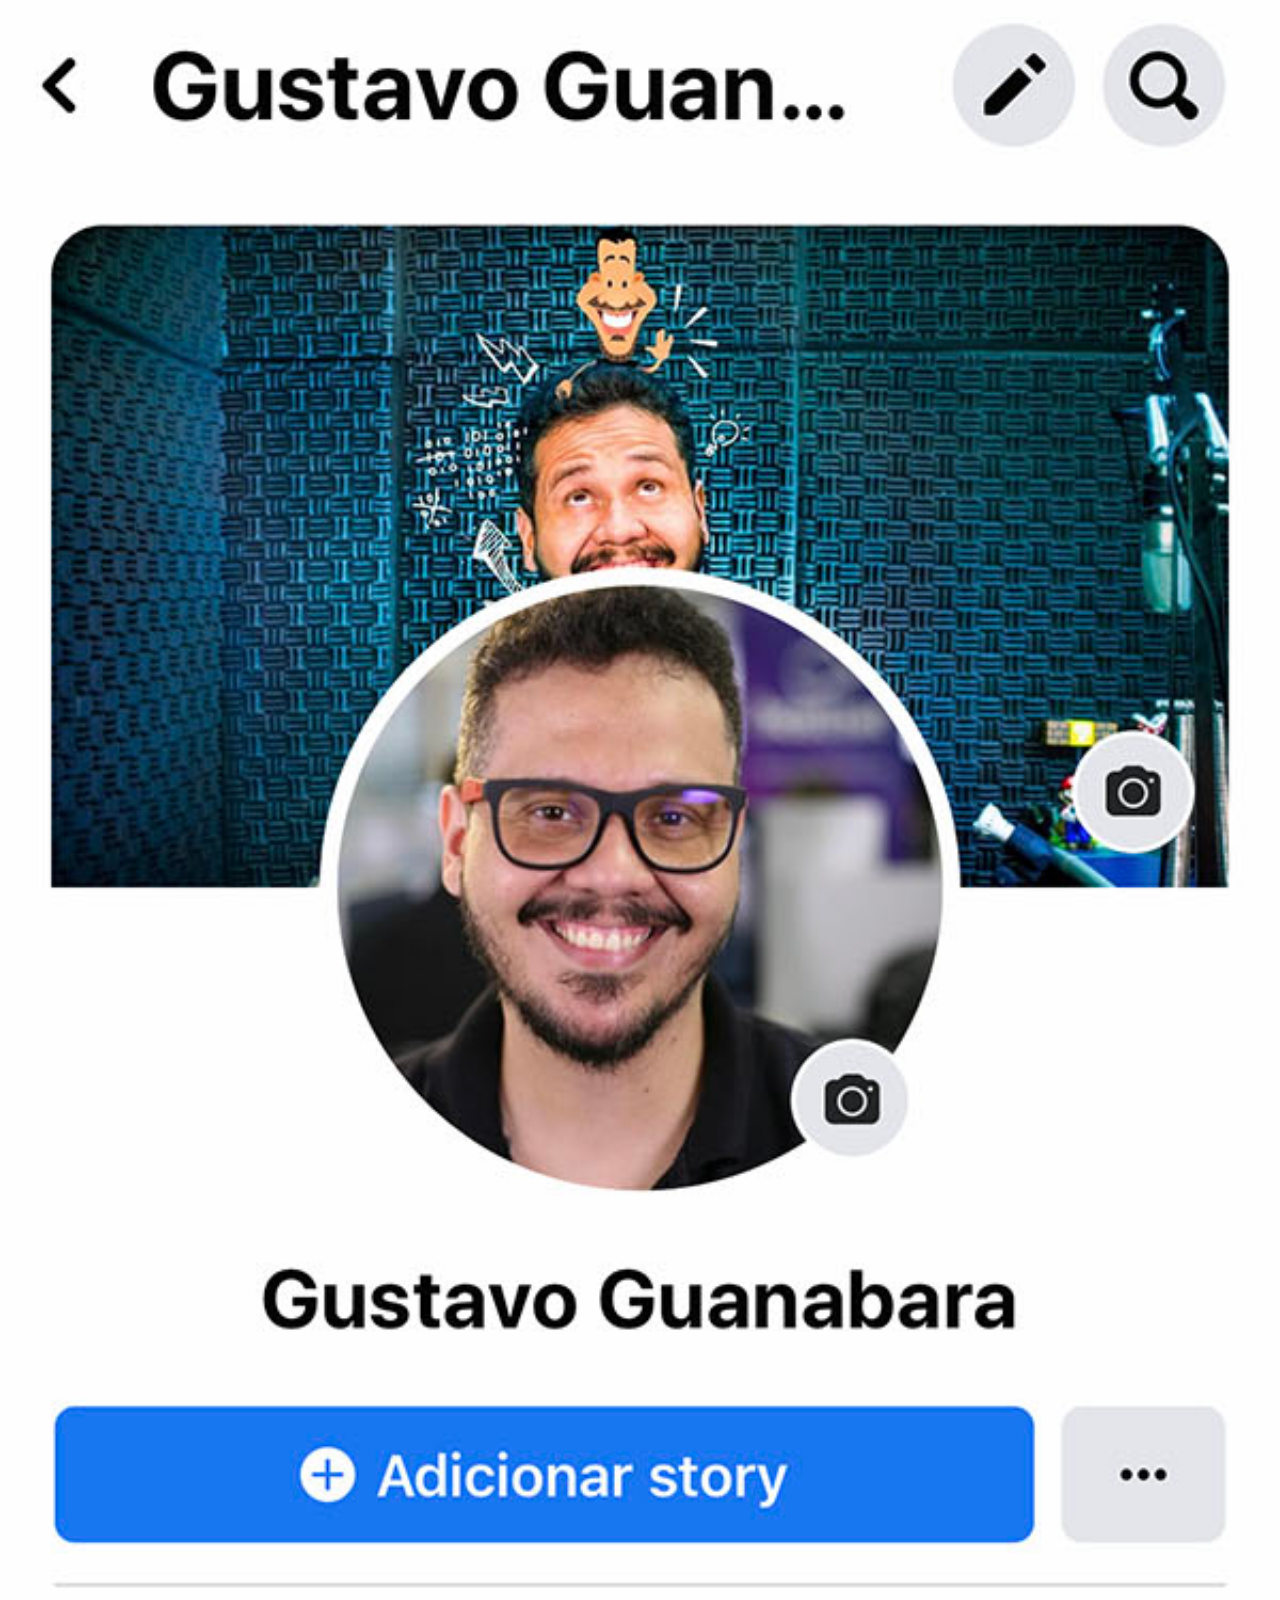
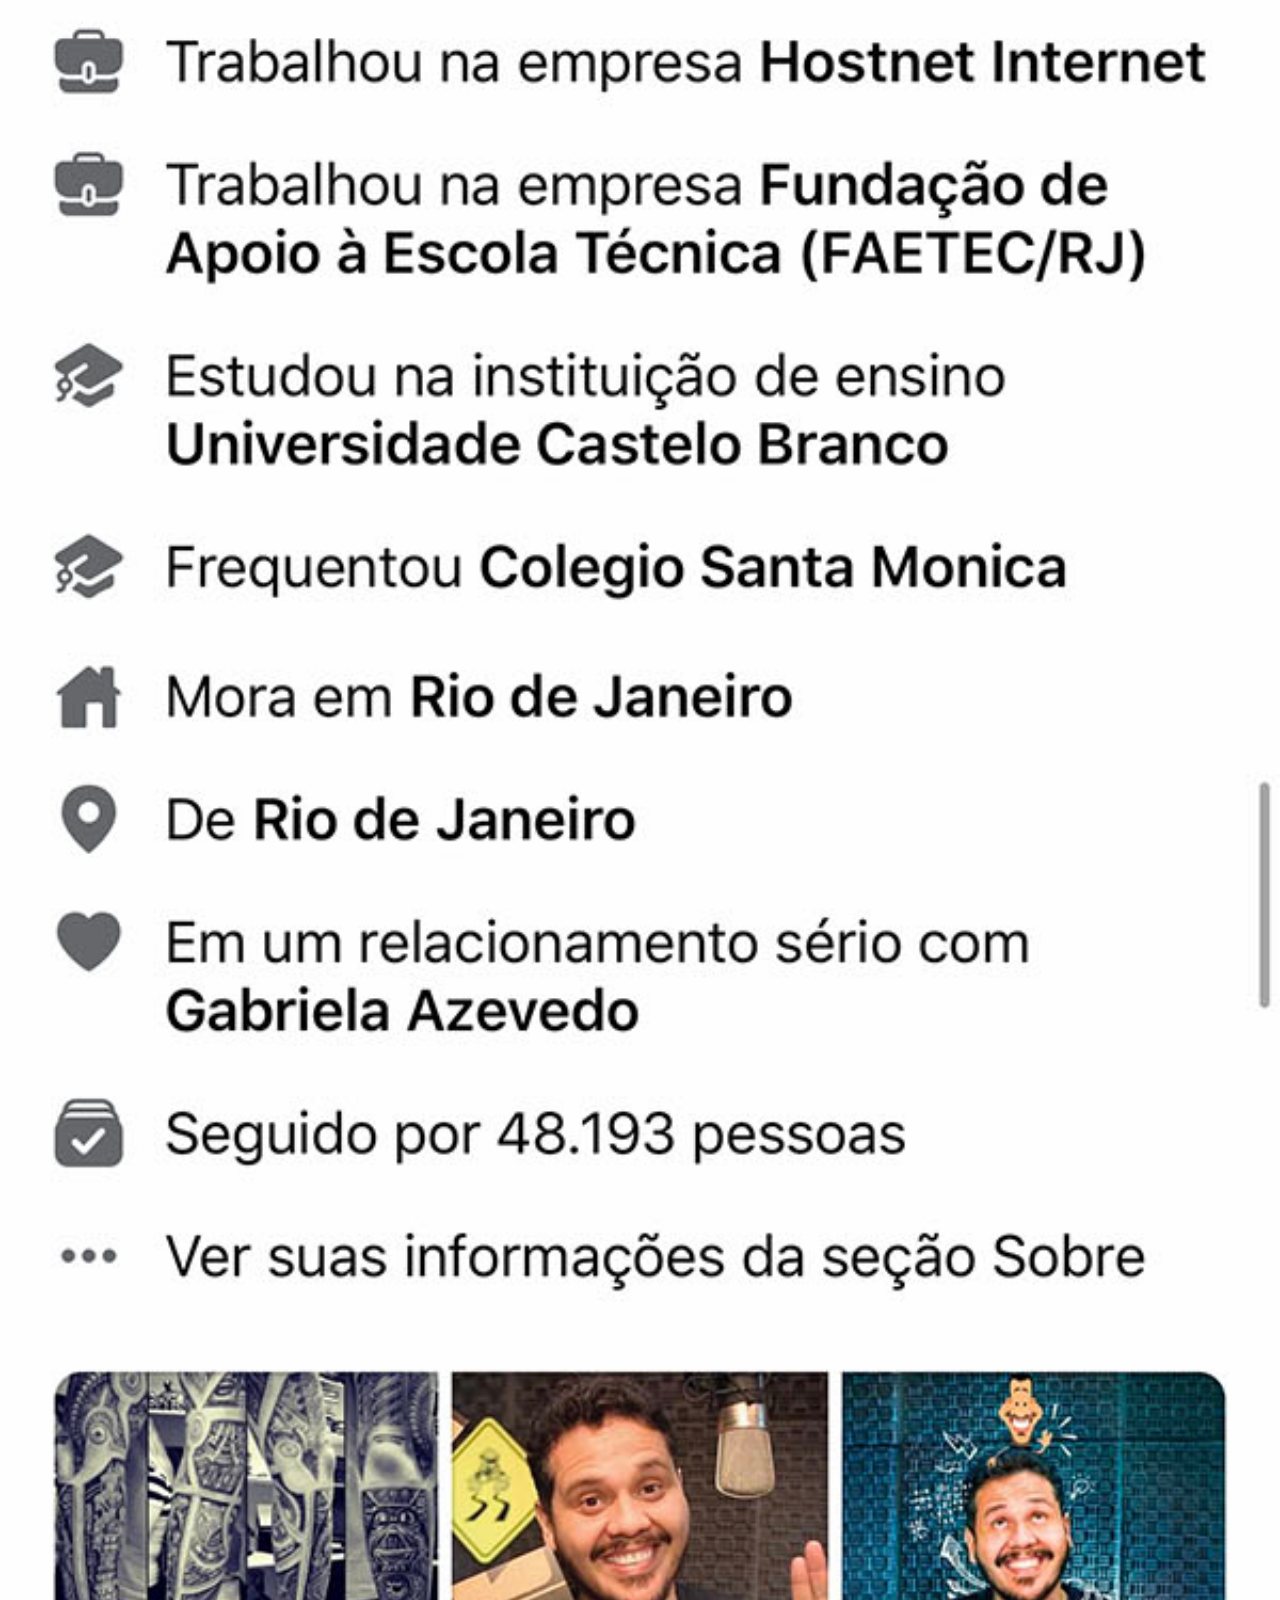
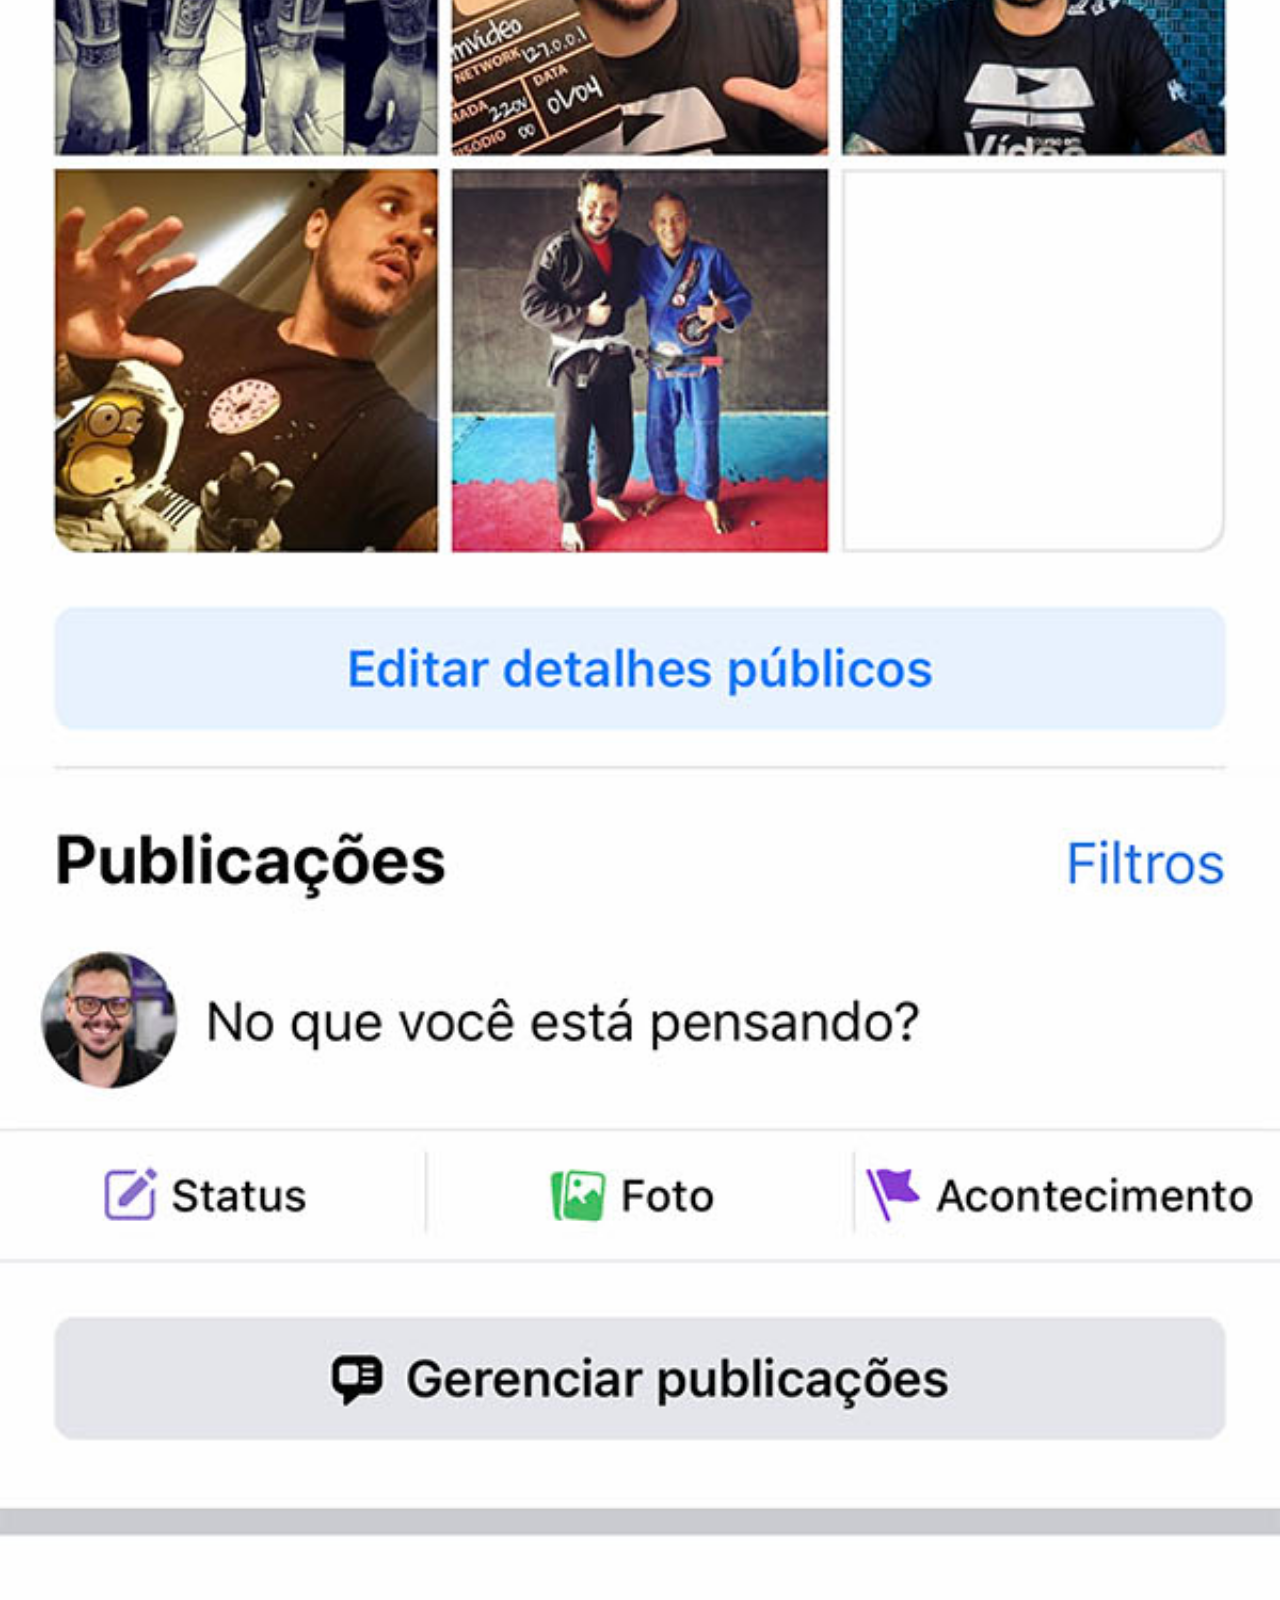
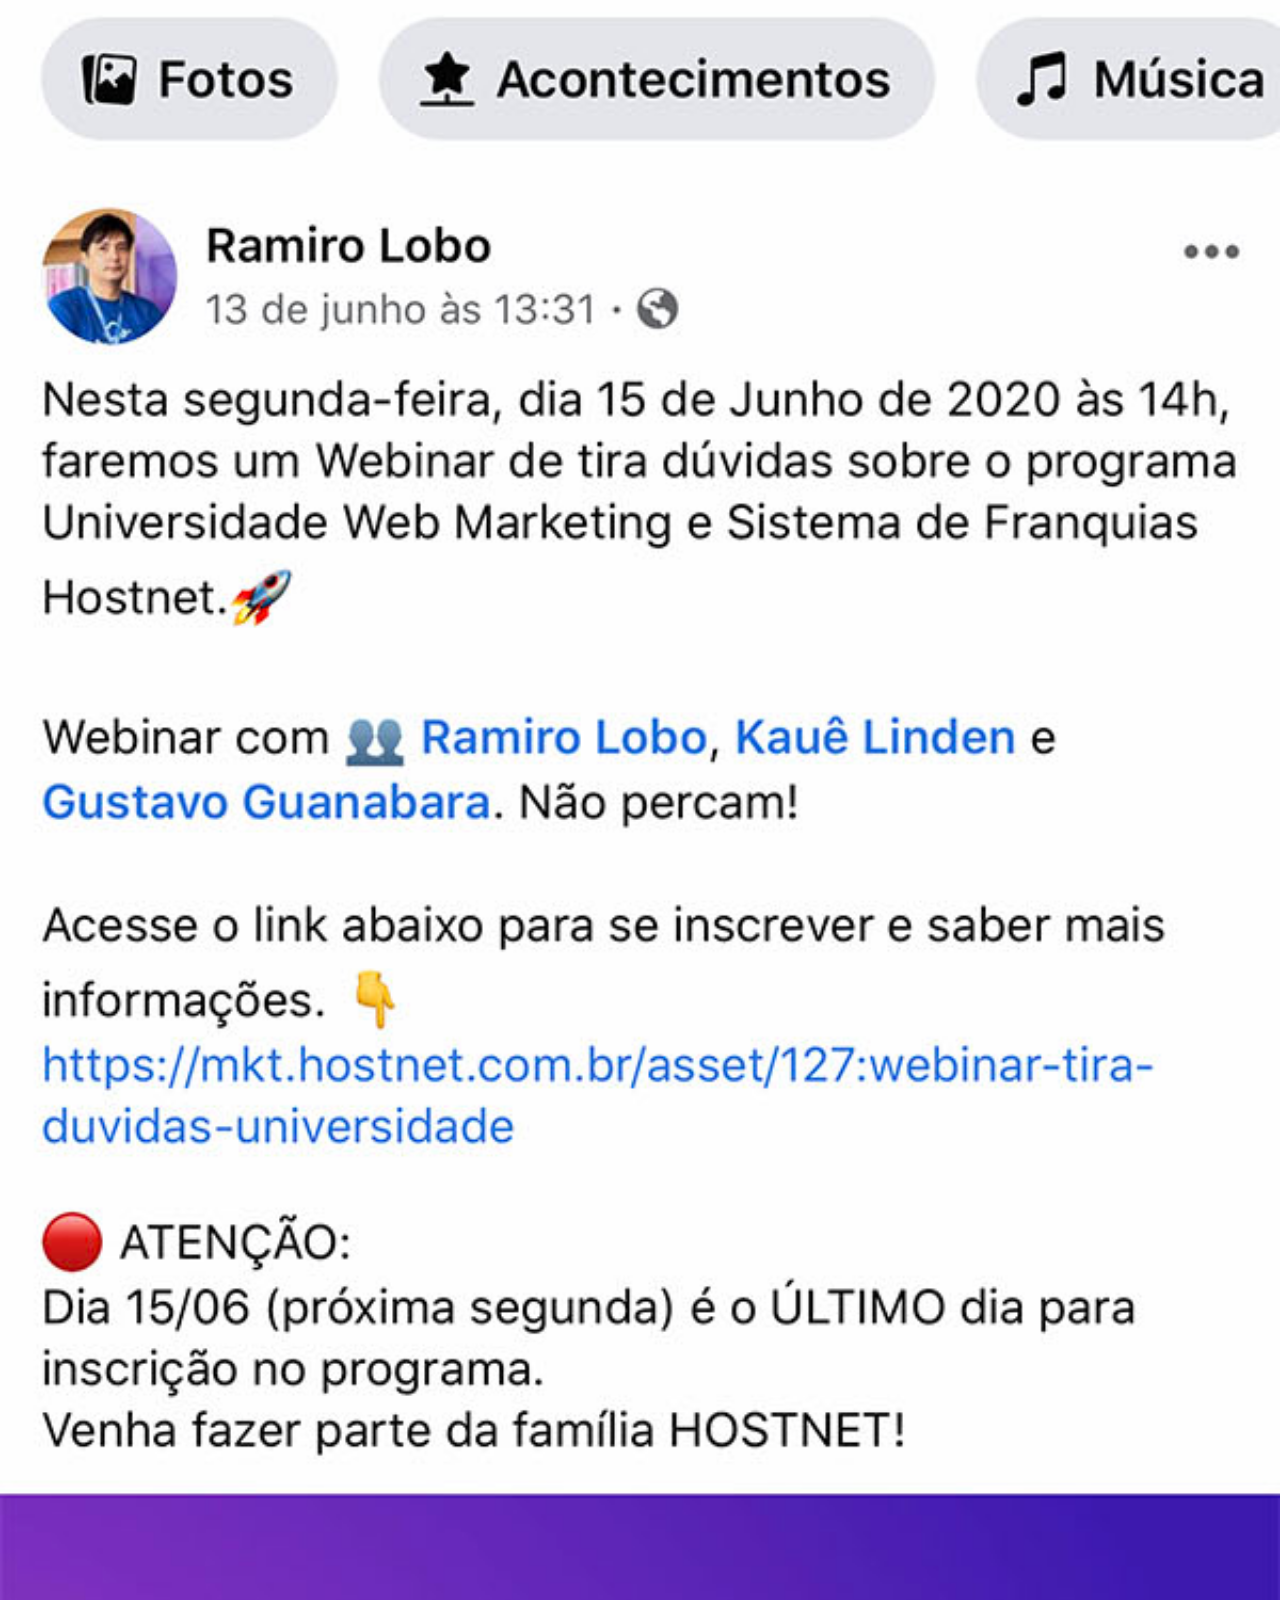
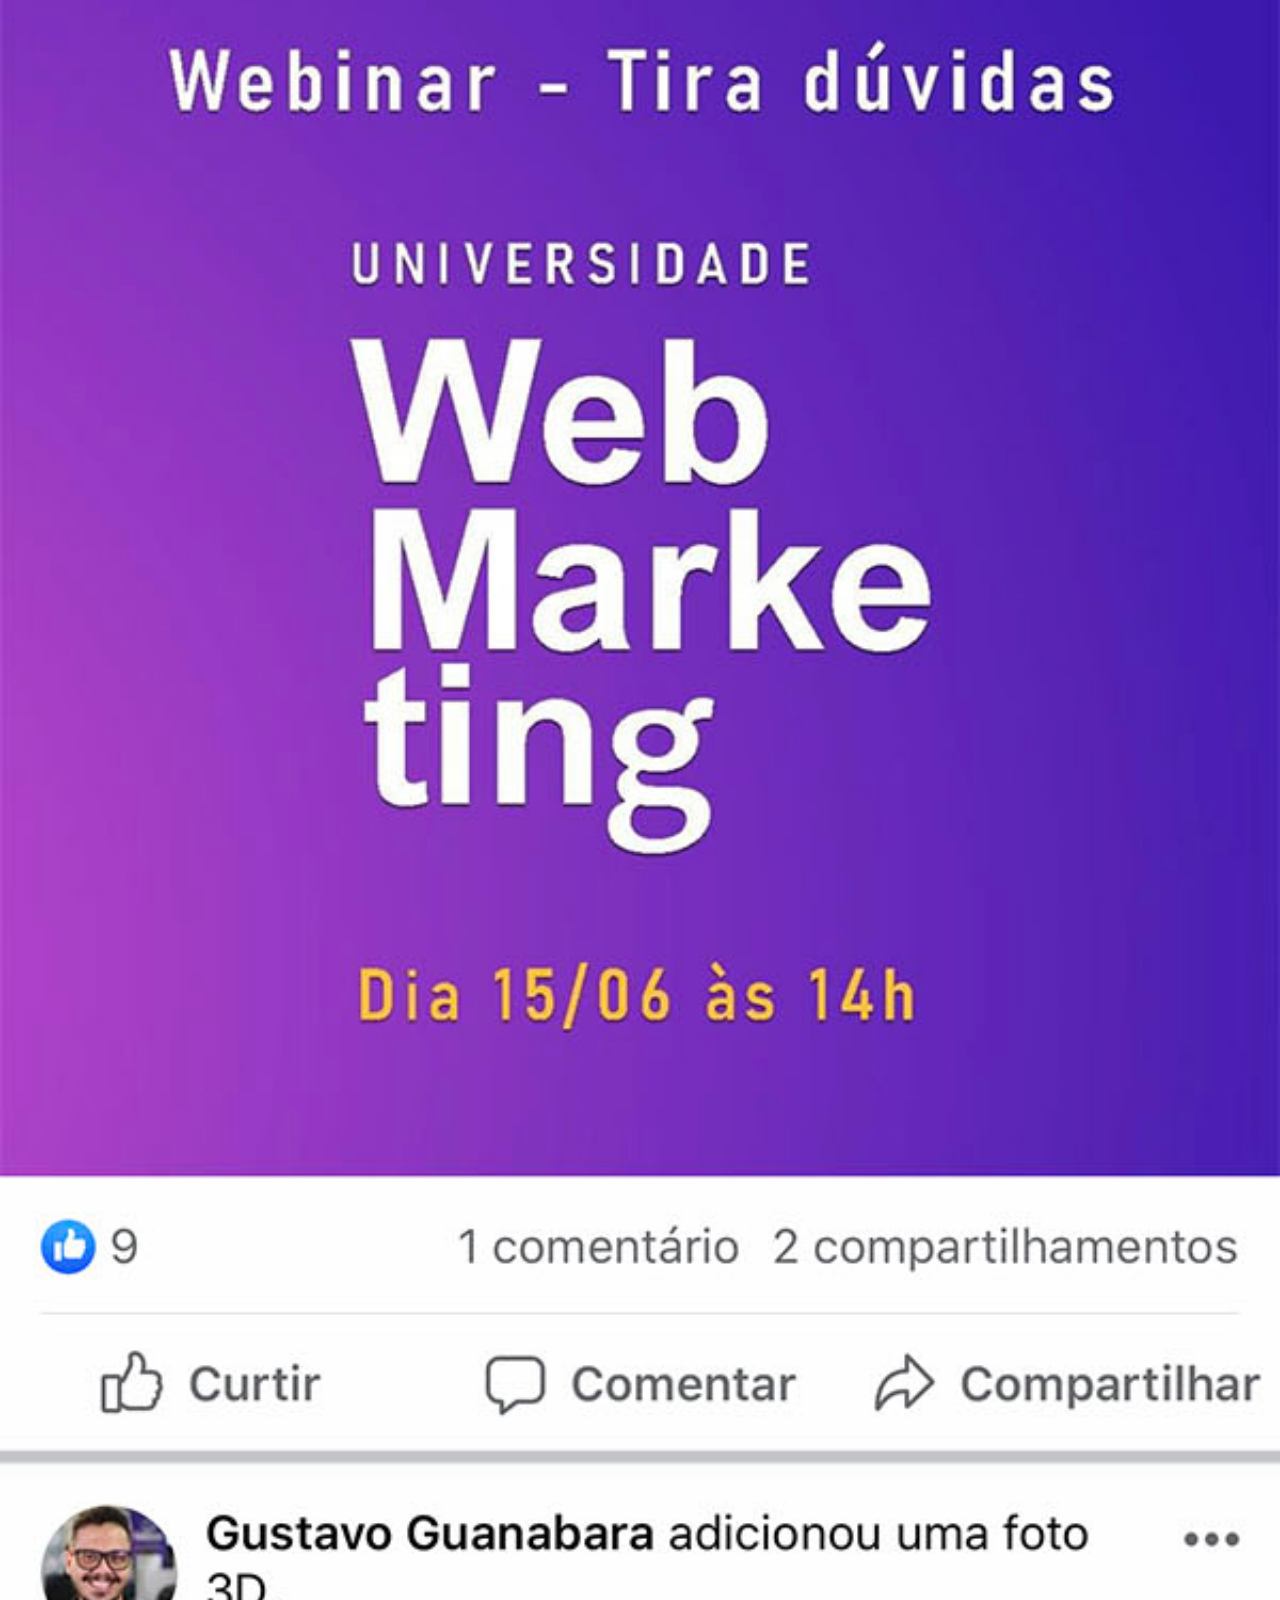
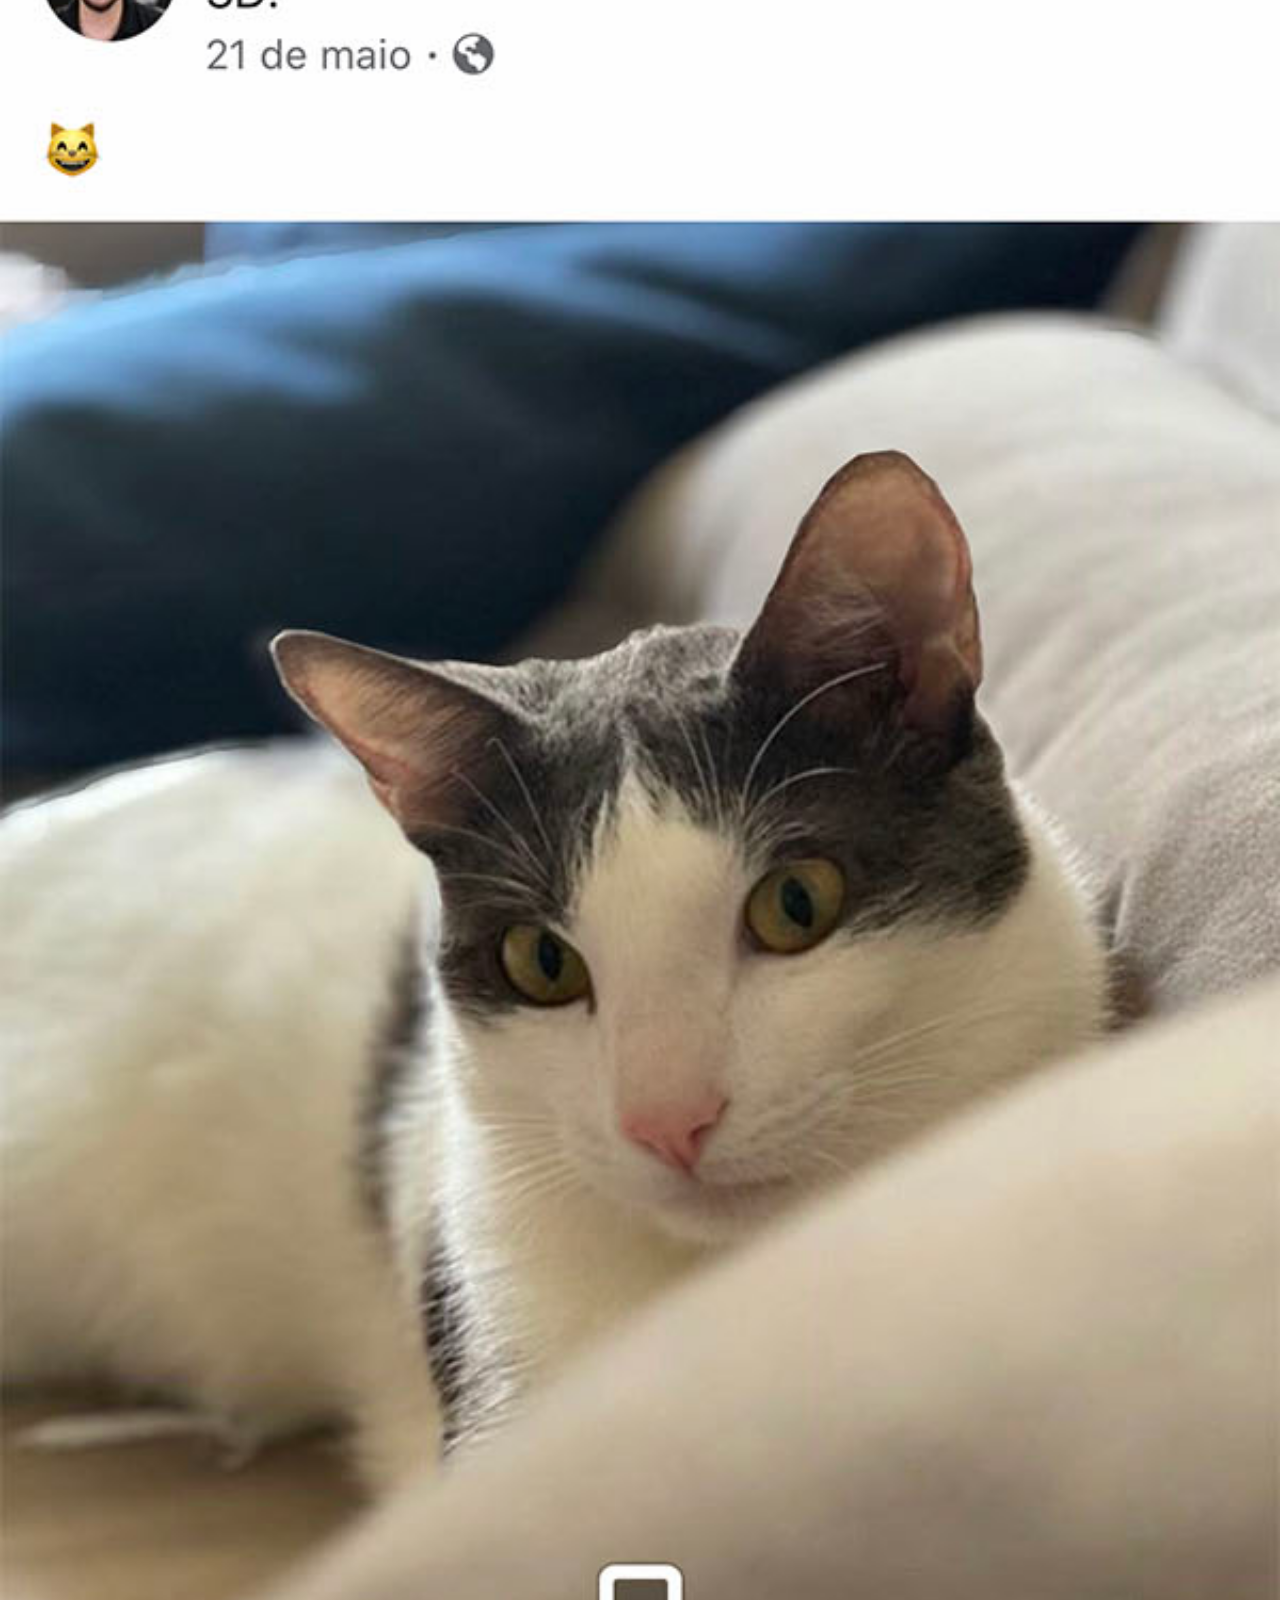
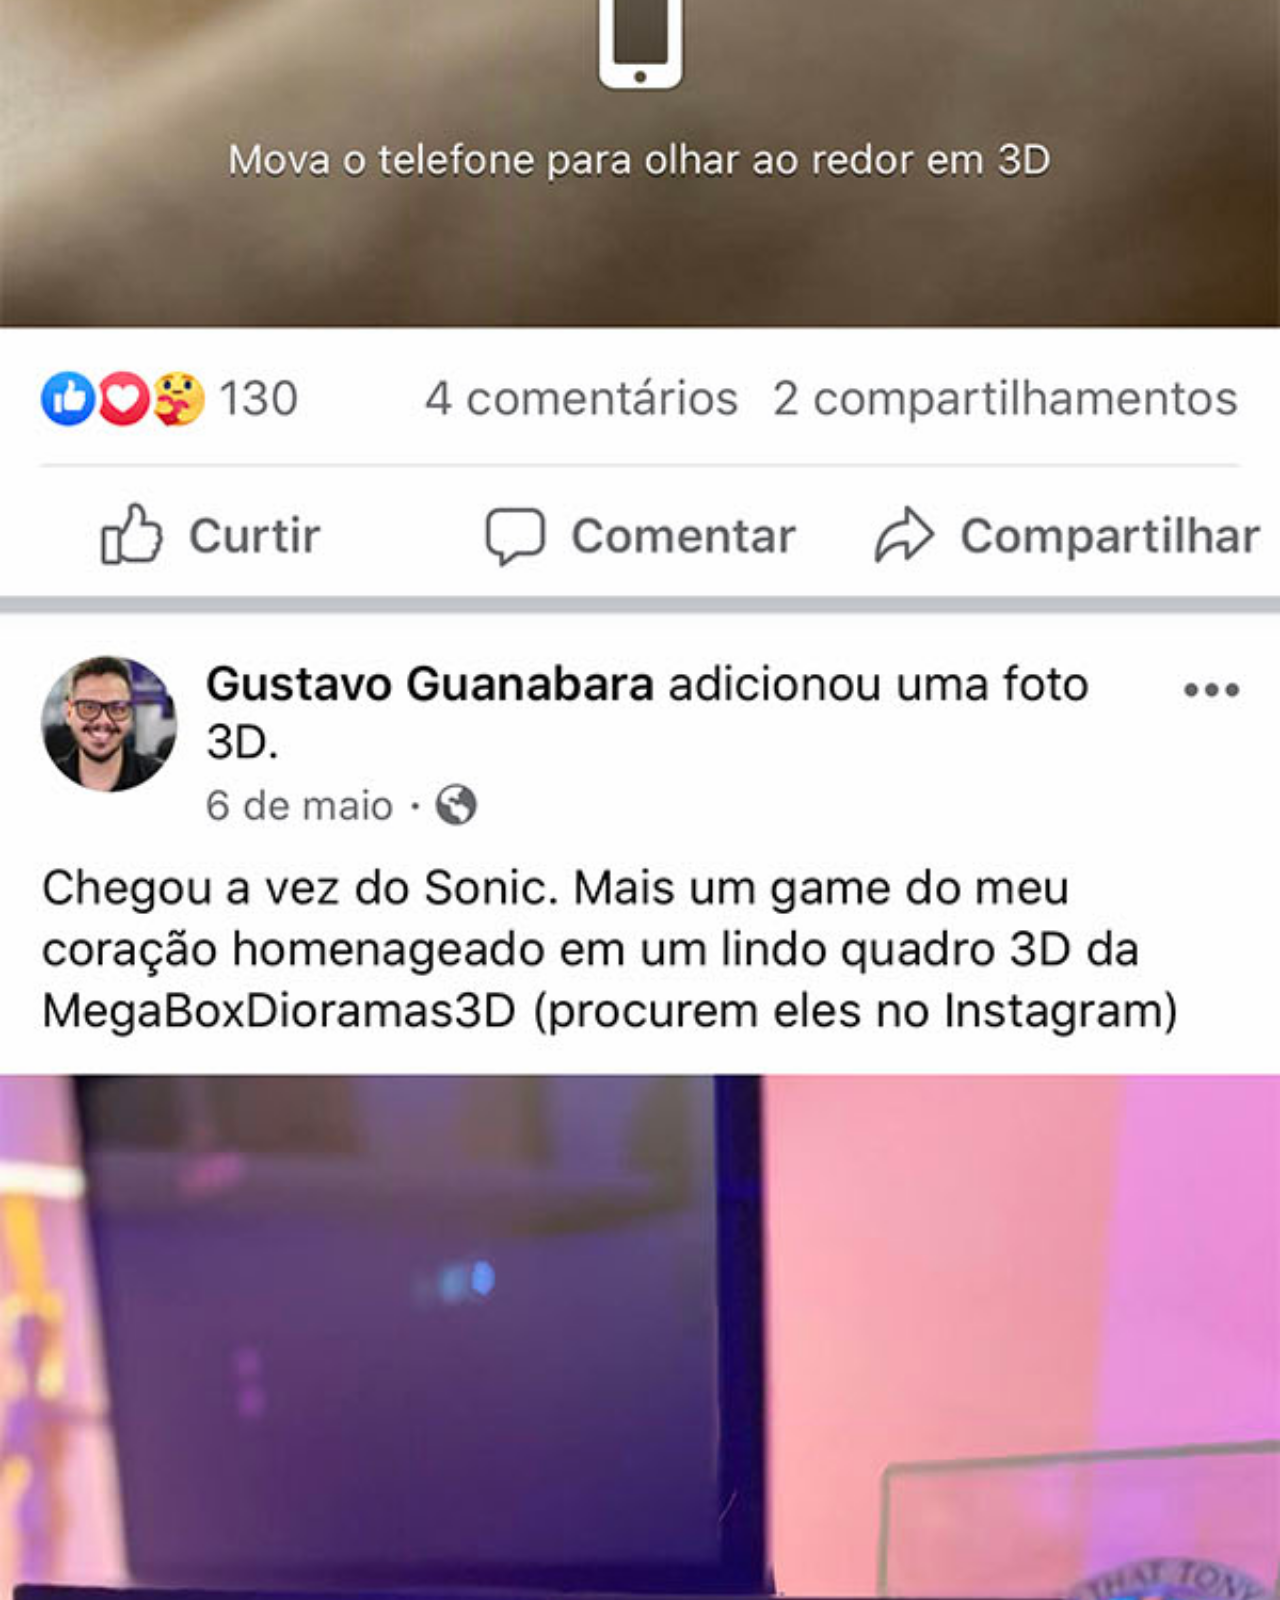
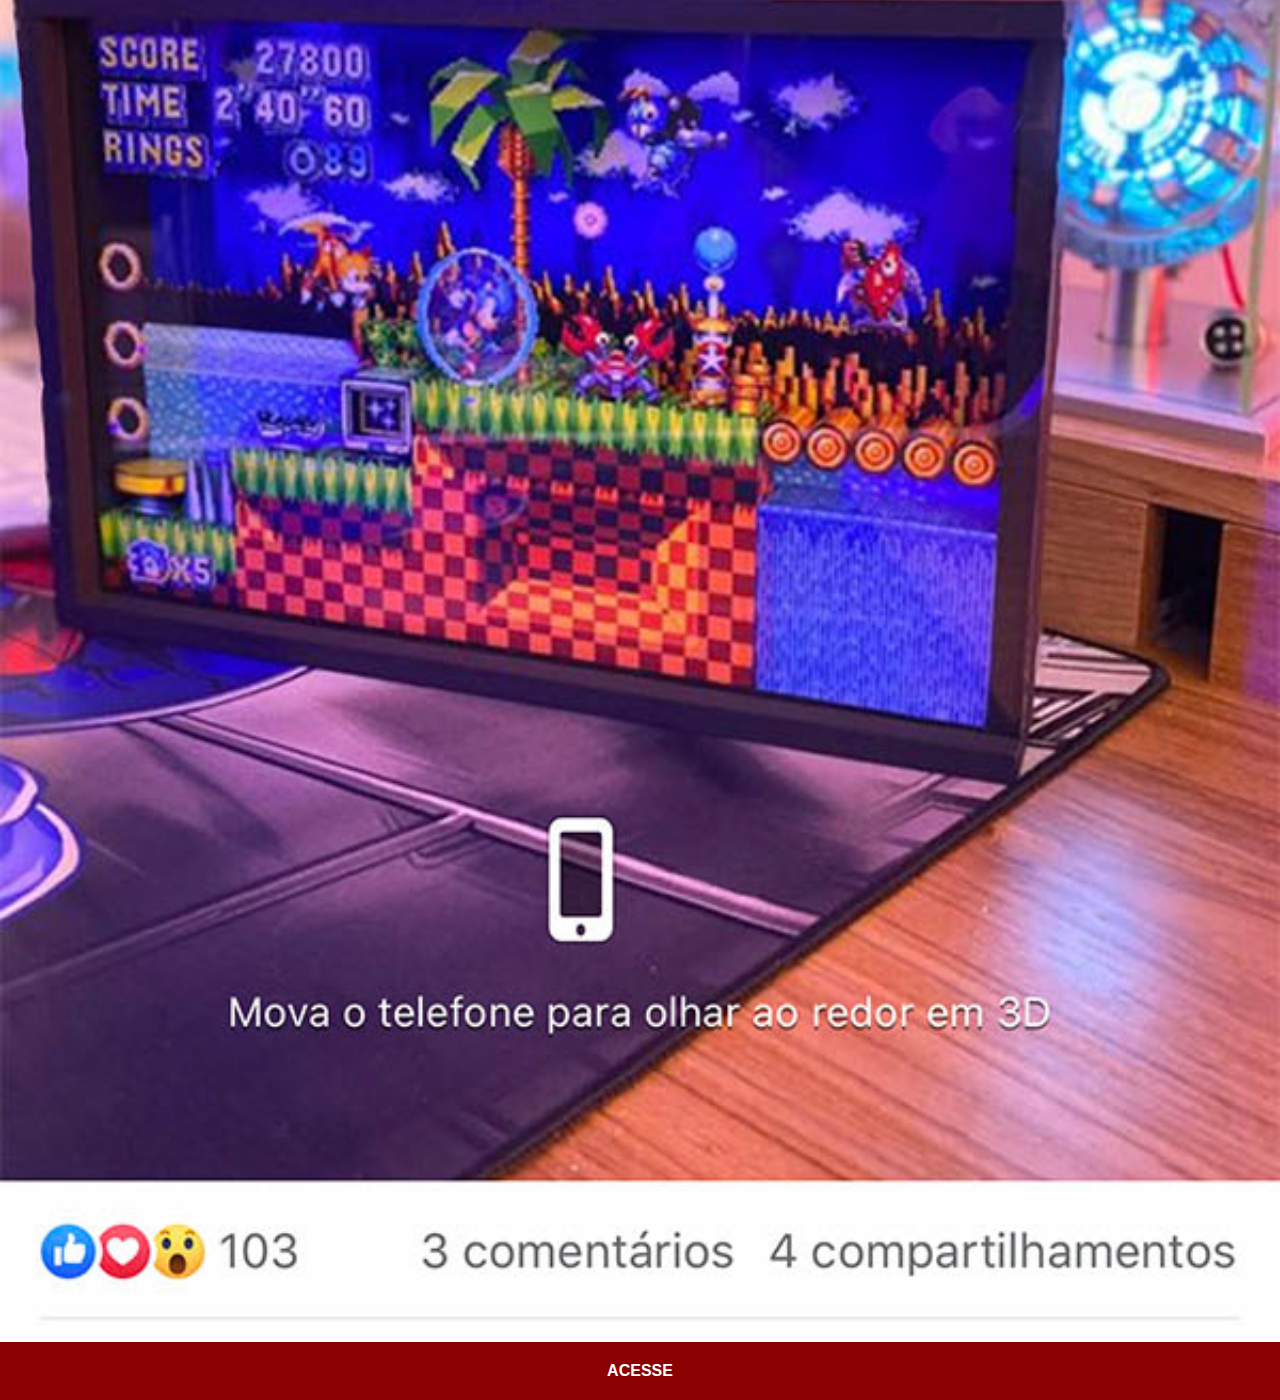
==== facebook.html @ be6b9a74 "atualizei o projeto redes sociais" ====
<!DOCTYPE html>
<html lang="pt-br">
<head>
    <meta charset="UTF-8">
    <meta http-equiv="X-UA-Compatible" content="IE=edge">
    <meta name="viewport" content="width=device-width, initial-scale=1.0">
    <title>Twitter</title>
    <link rel="stylesheet" href="pacote-d013/estilos/social.css">
</head>
<body>
    <img src="pacote-d013/imagens/tela-facebook.jpg" alt="Facebook">
    <a href="https://www.facebook.com/search/top?q=gustavo%20guanabara" target="_blank">ACESSE</a>
</body>
</html>
---- pacote-d013/estilos/social.css ----
@charset "UTF-8";
*{
    margin: 0px;
    padding: 0px;
    font-family: Arial, Helvetica, sans-serif;
}

::-webkit-scrollbar {
    width: 0px;
    height: 0px;
}

img {
    width: 100vw;

}

a{
    display: block;
    background-color: darkred;
    color: white;
    padding: 20px;
    text-align:center ;
    font-weight: bolder;
    text-decoration: none;
}

a:hover {
    background-color: red;
}
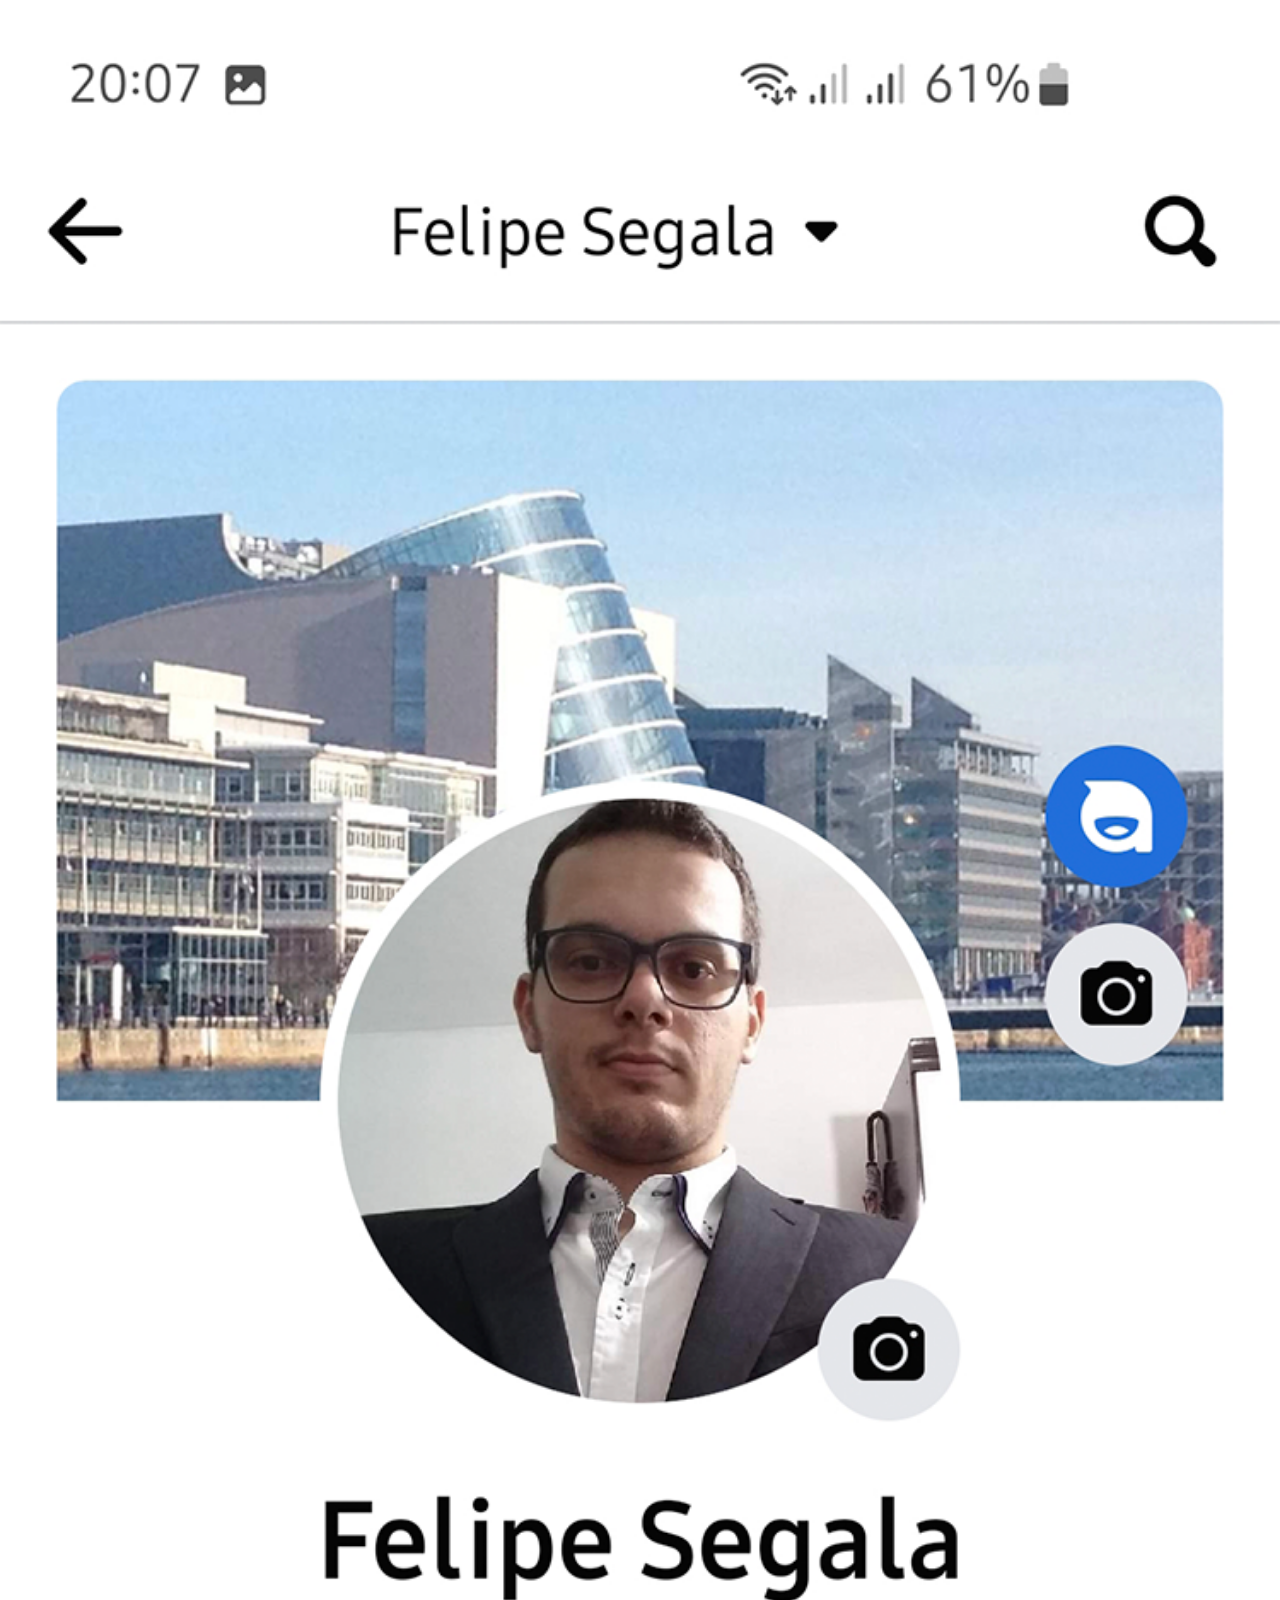
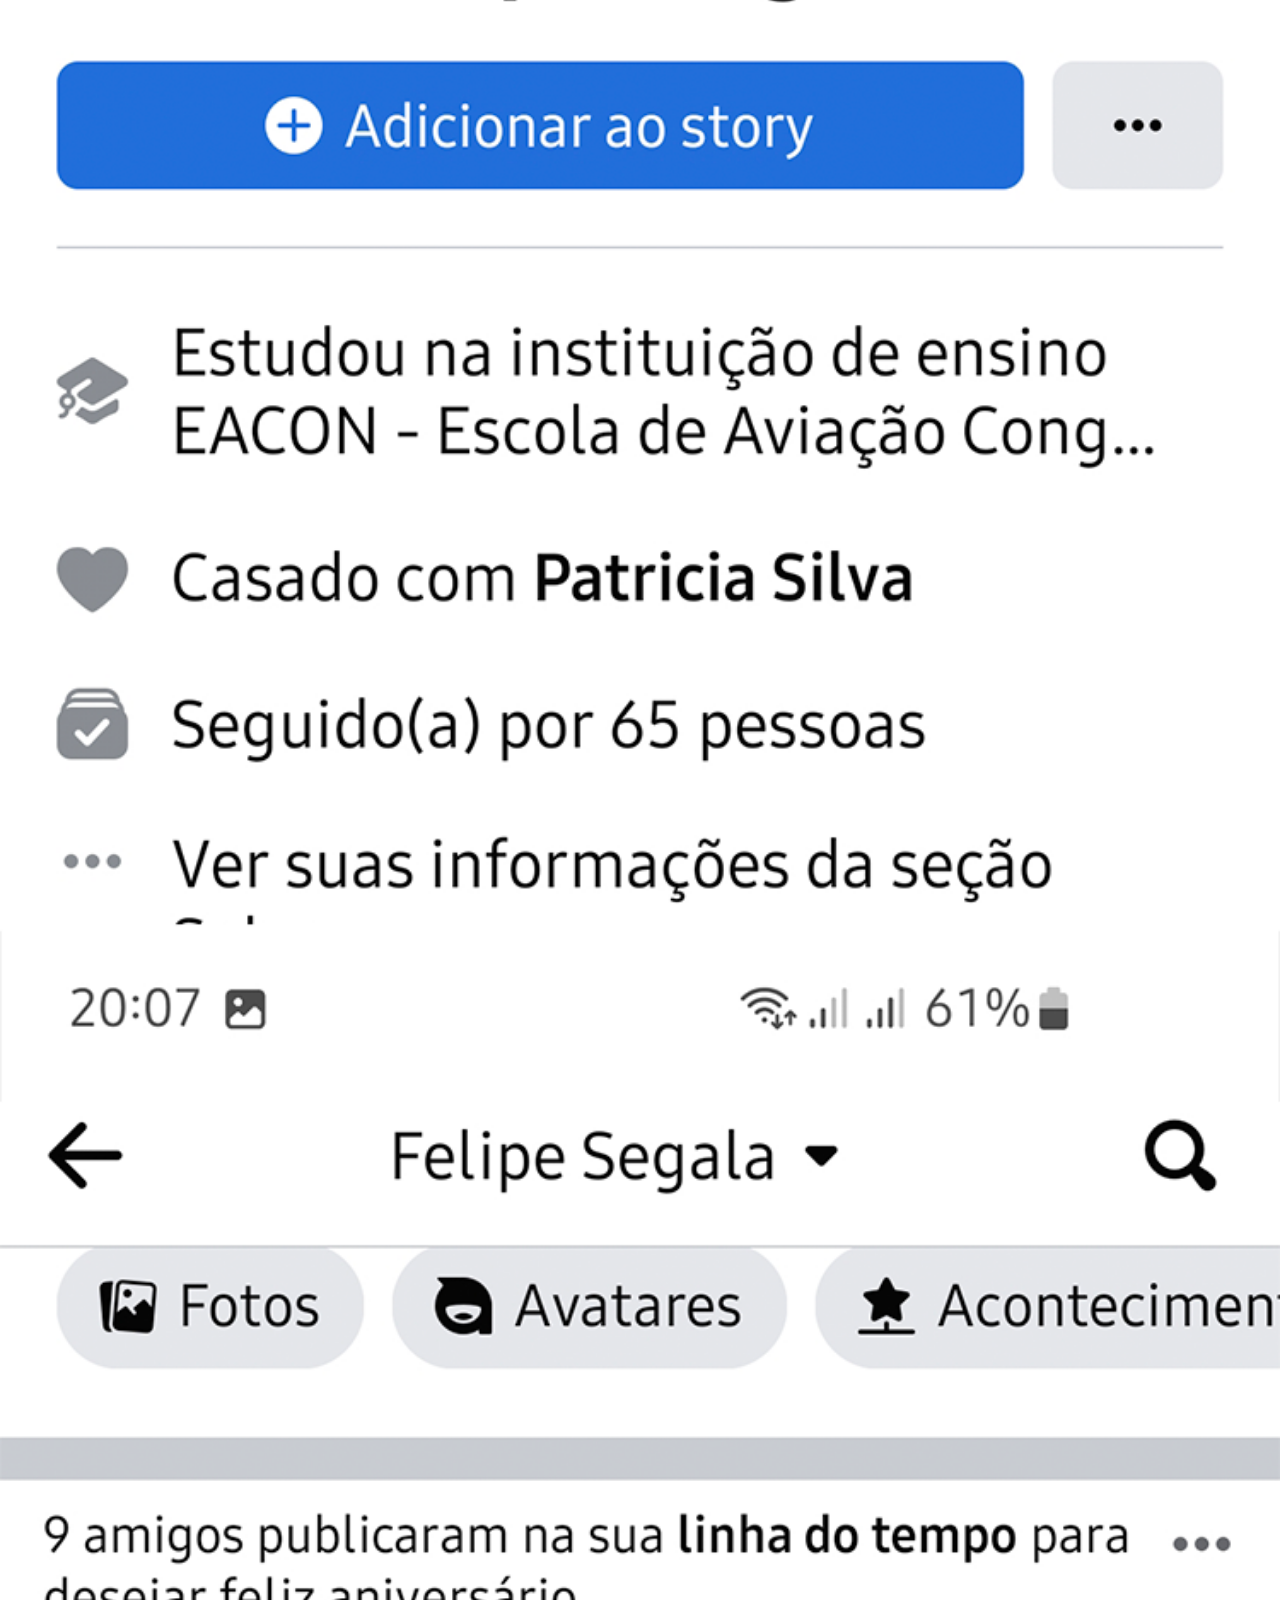
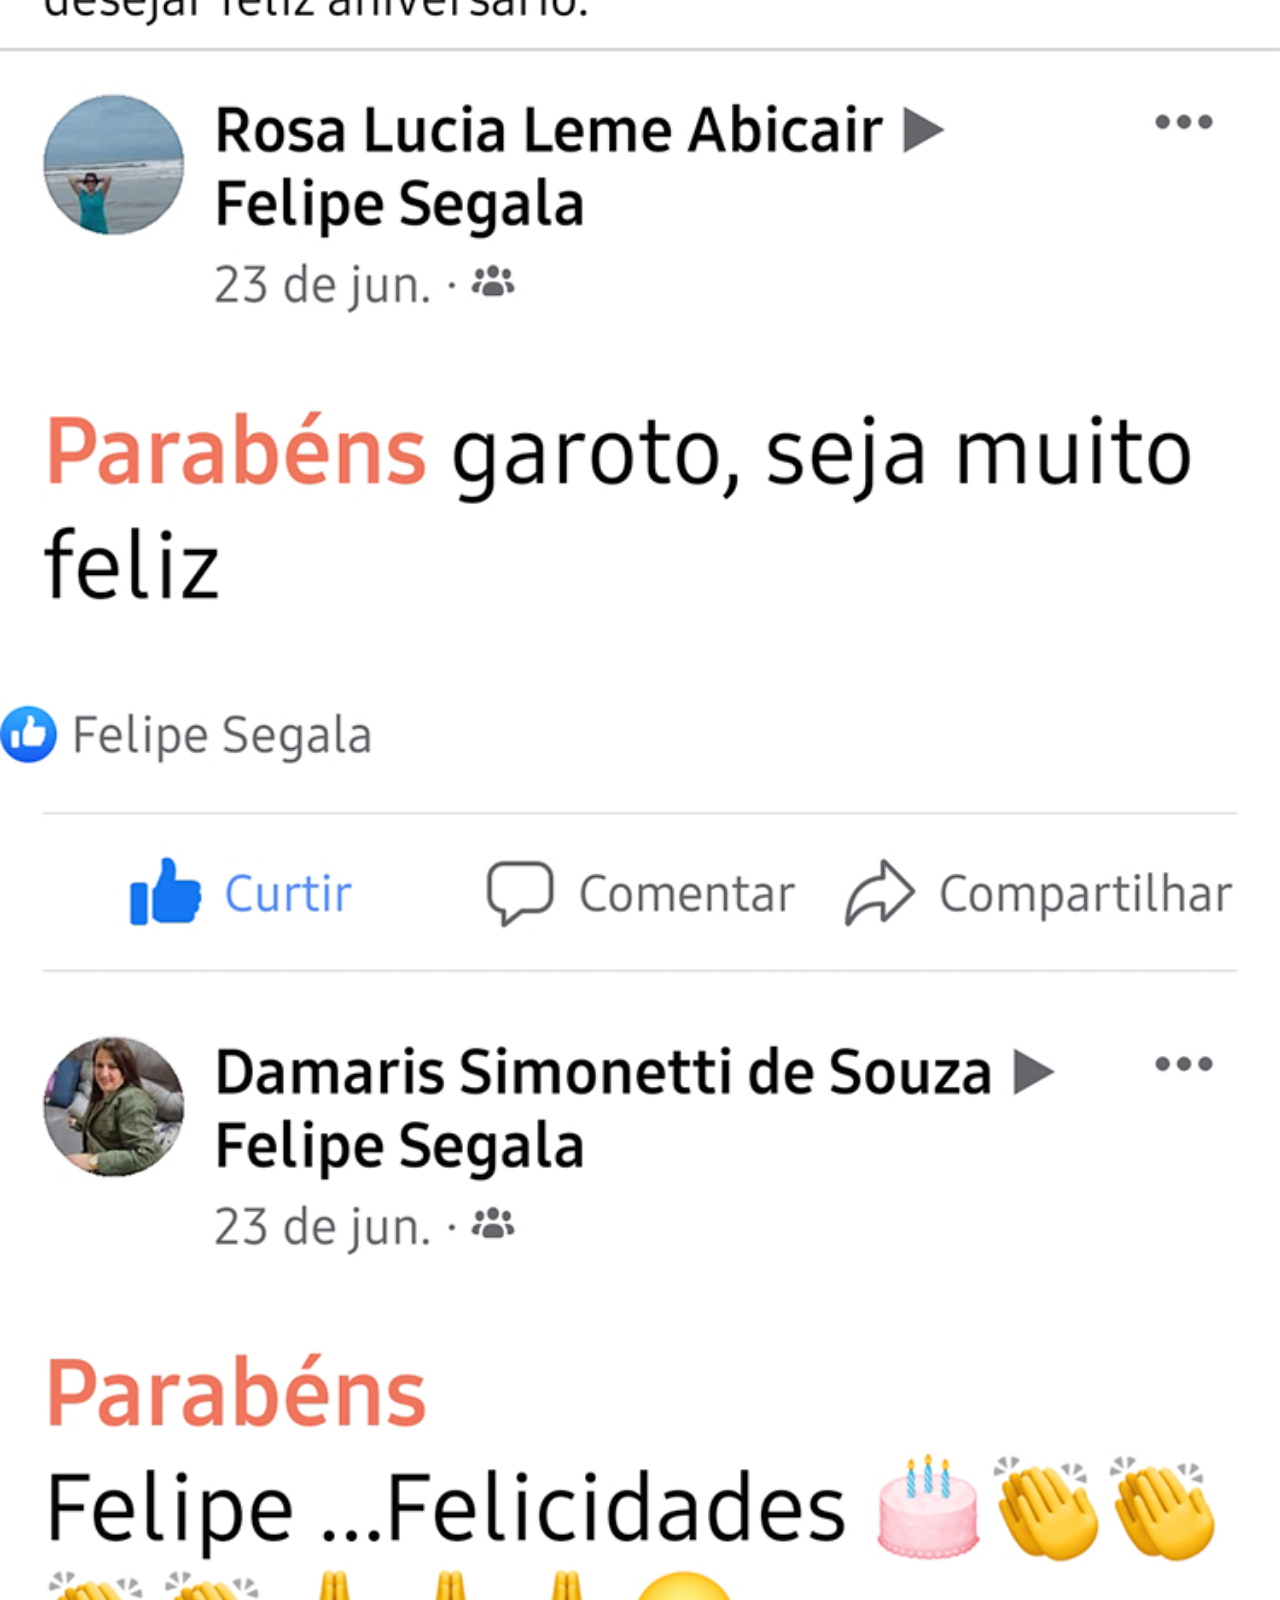
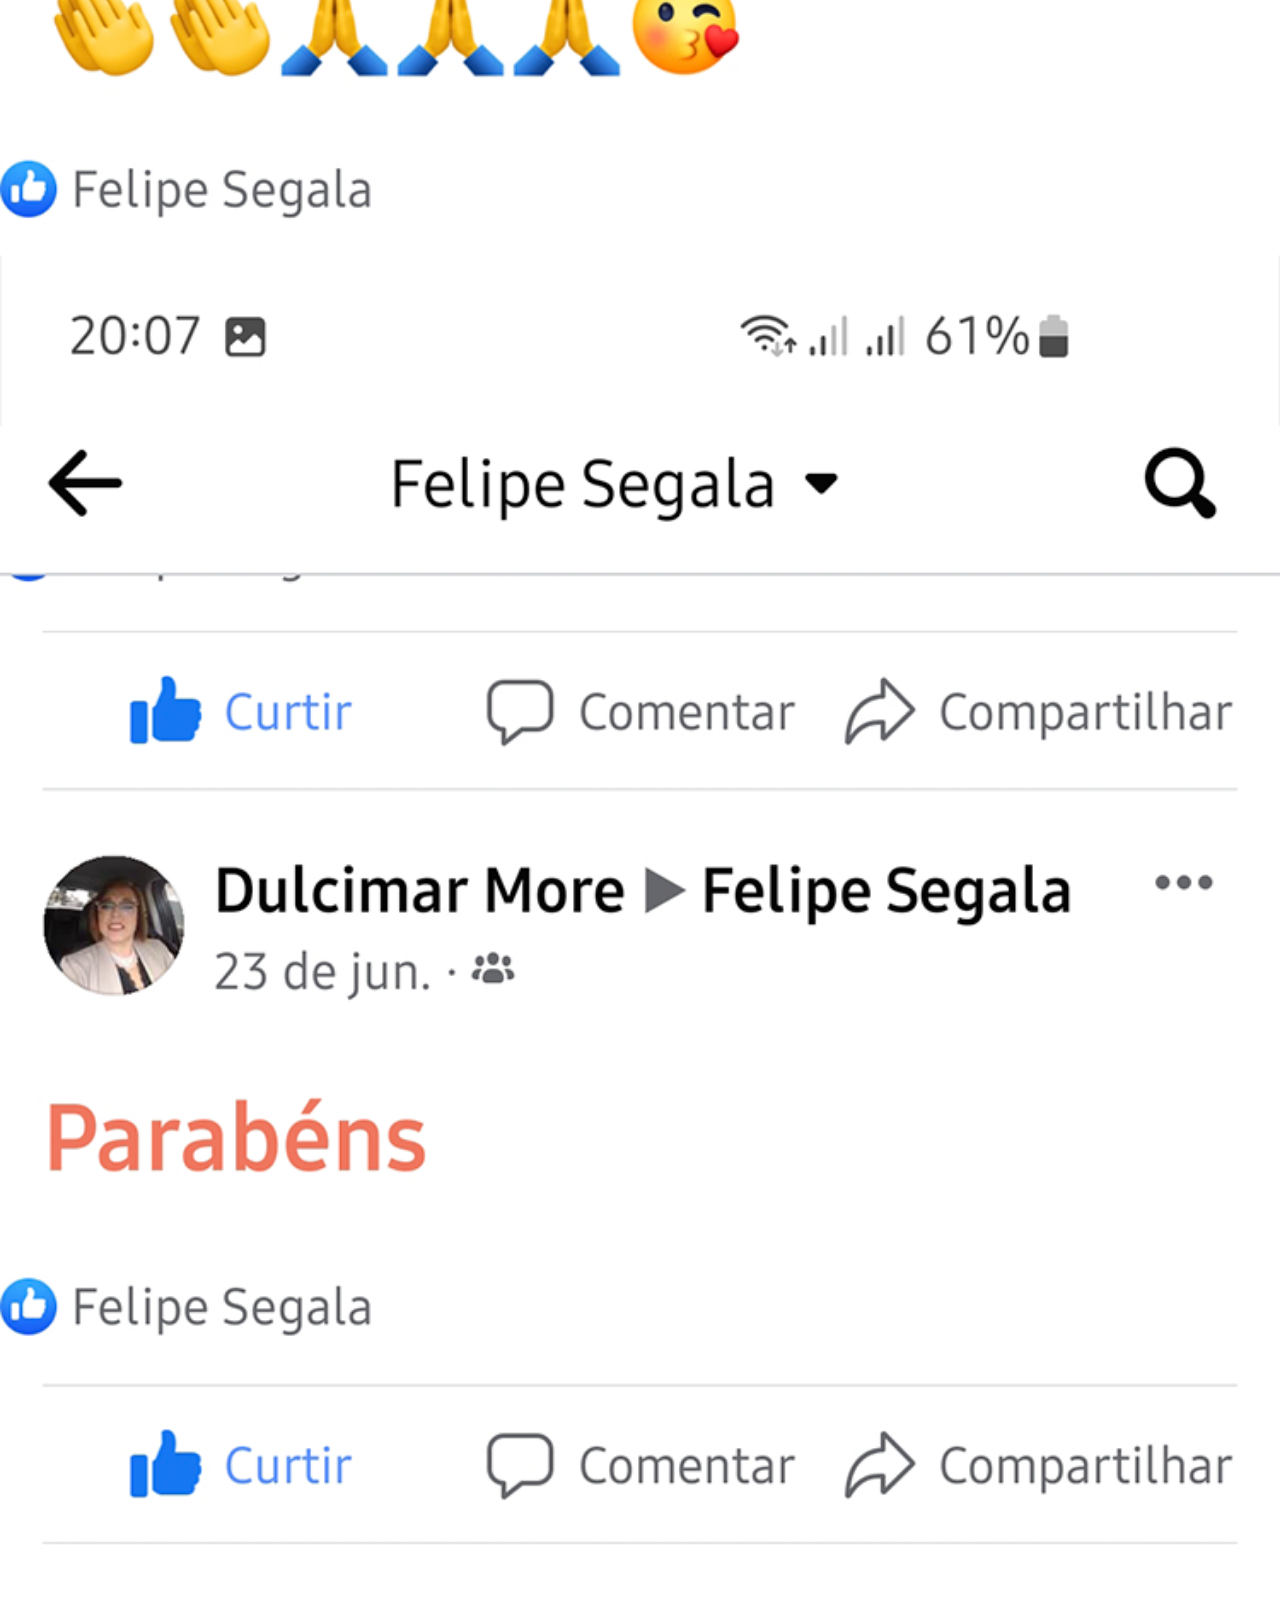
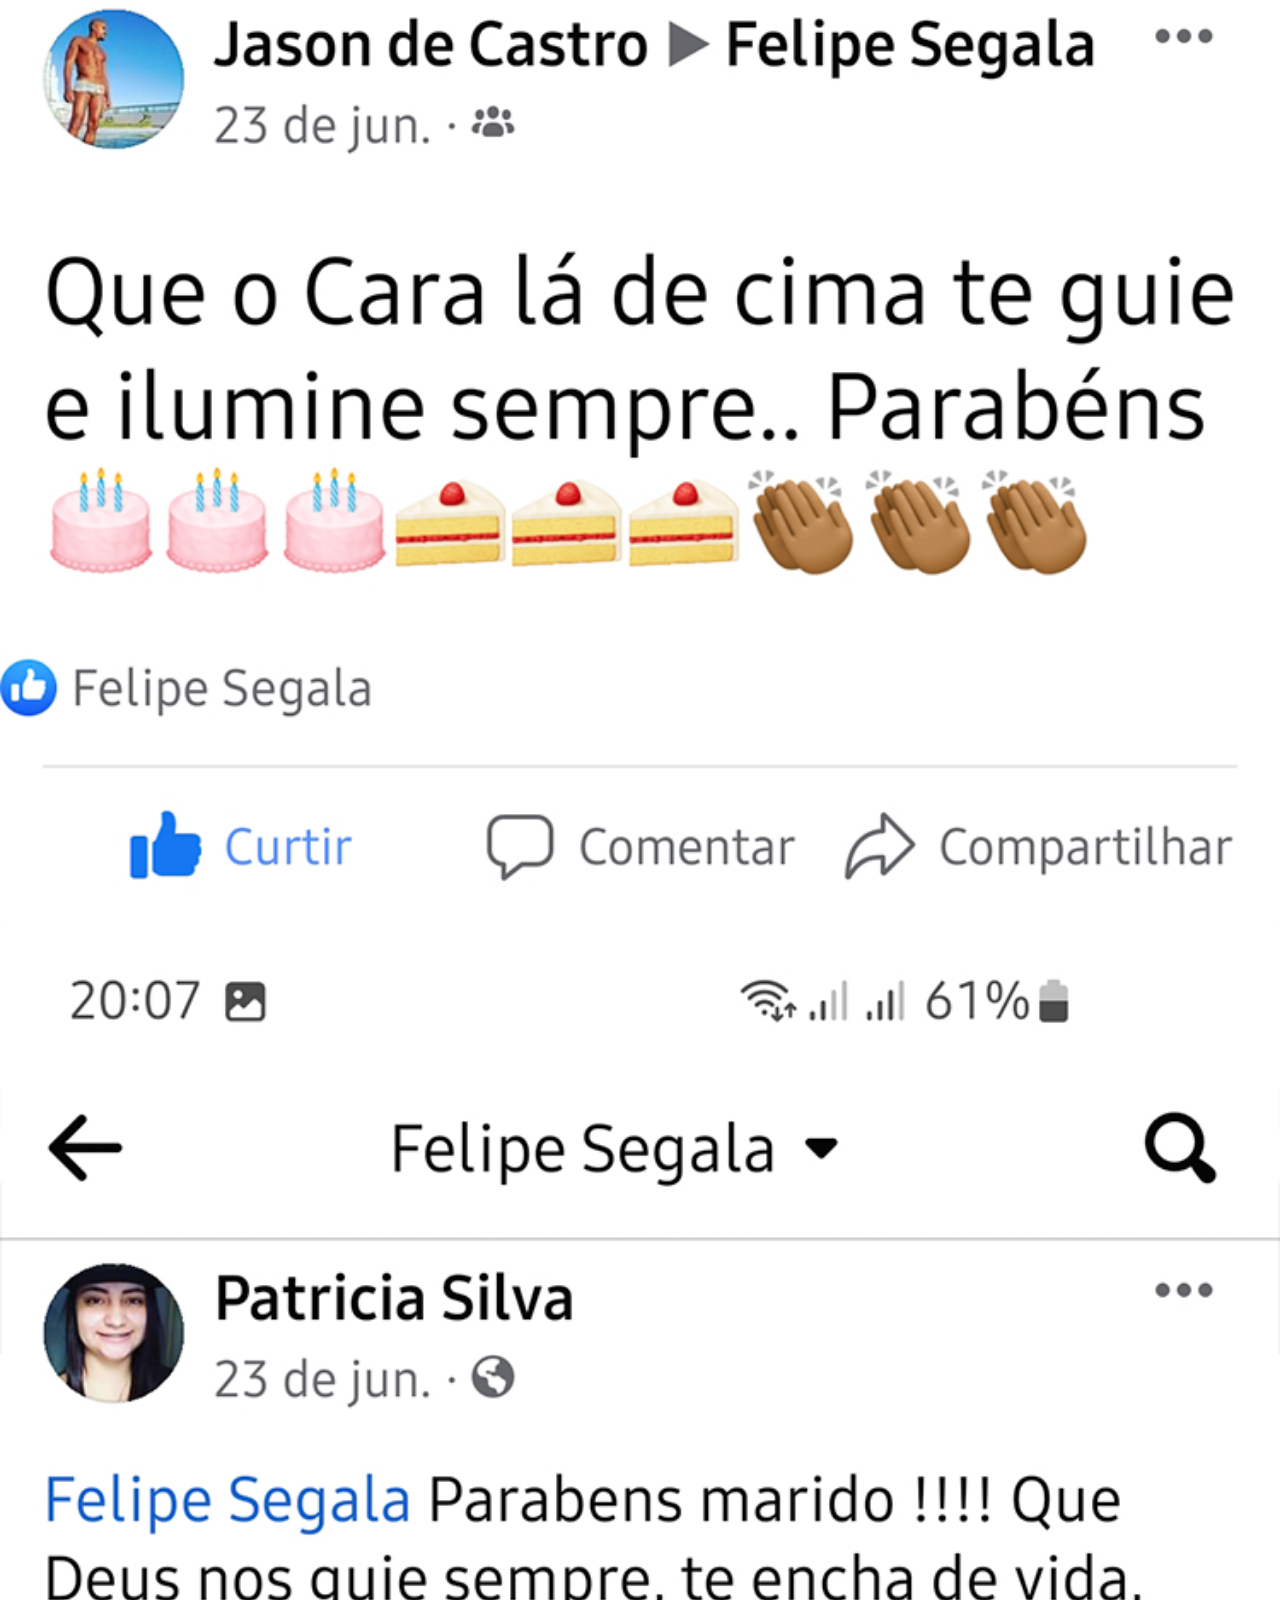
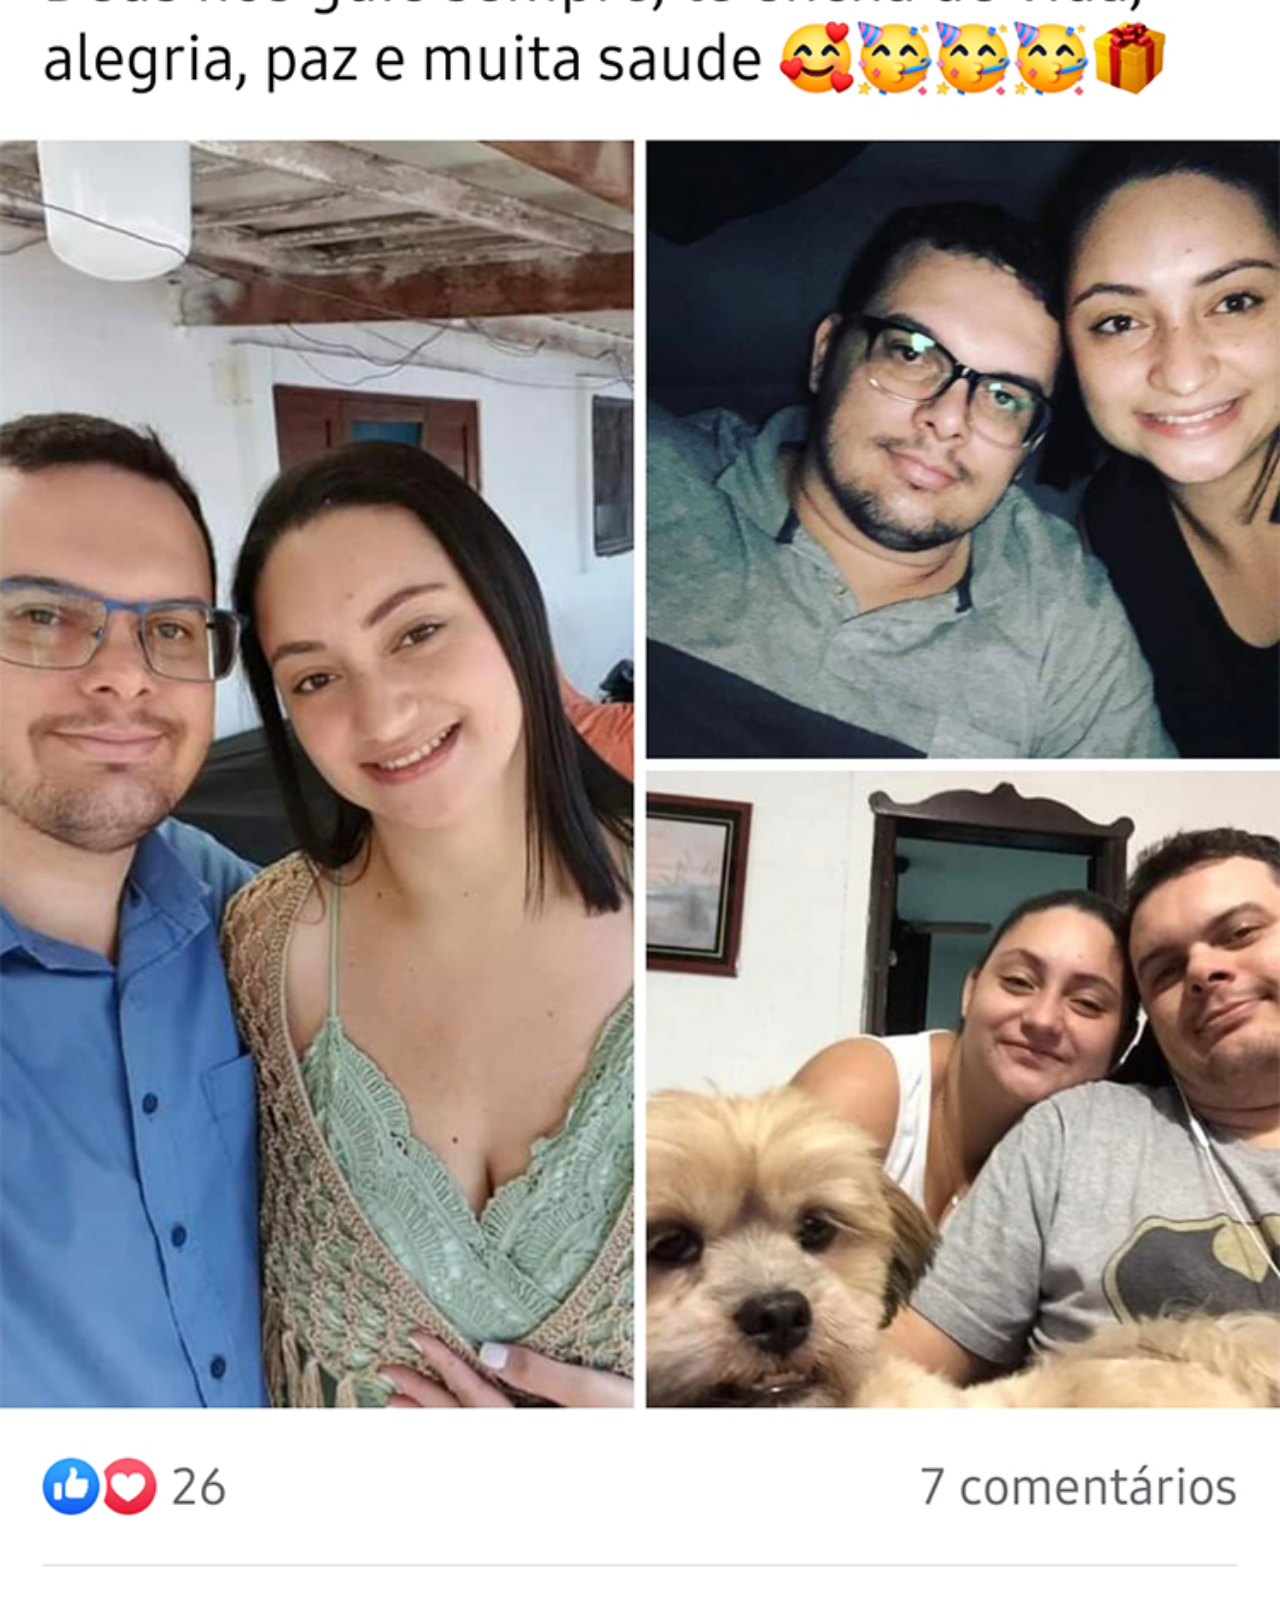
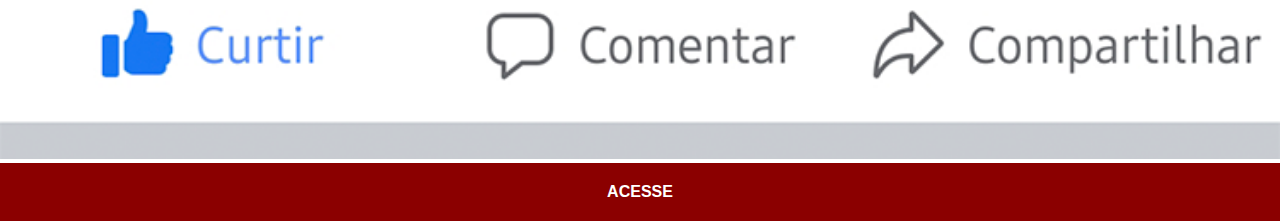
==== commit a52fc77a: "atualizei facebook" ====
--- a/facebook.html
+++ b/facebook.html
@@ -8,7 +8,7 @@
     <link rel="stylesheet" href="pacote-d013/estilos/social.css">
 </head>
 <body>
-    <img src="pacote-d013/imagens/tela-facebook.jpg" alt="Facebook">
-    <a href="https://www.facebook.com/search/top?q=gustavo%20guanabara" target="_blank">ACESSE</a>
+    <img src="pacote-d013/imagens/Sem-Título-1.png" alt="">
+    <a href="https://www.facebook.com/felipe.segala/" target="_blank">ACESSE</a>
 </body>
 </html>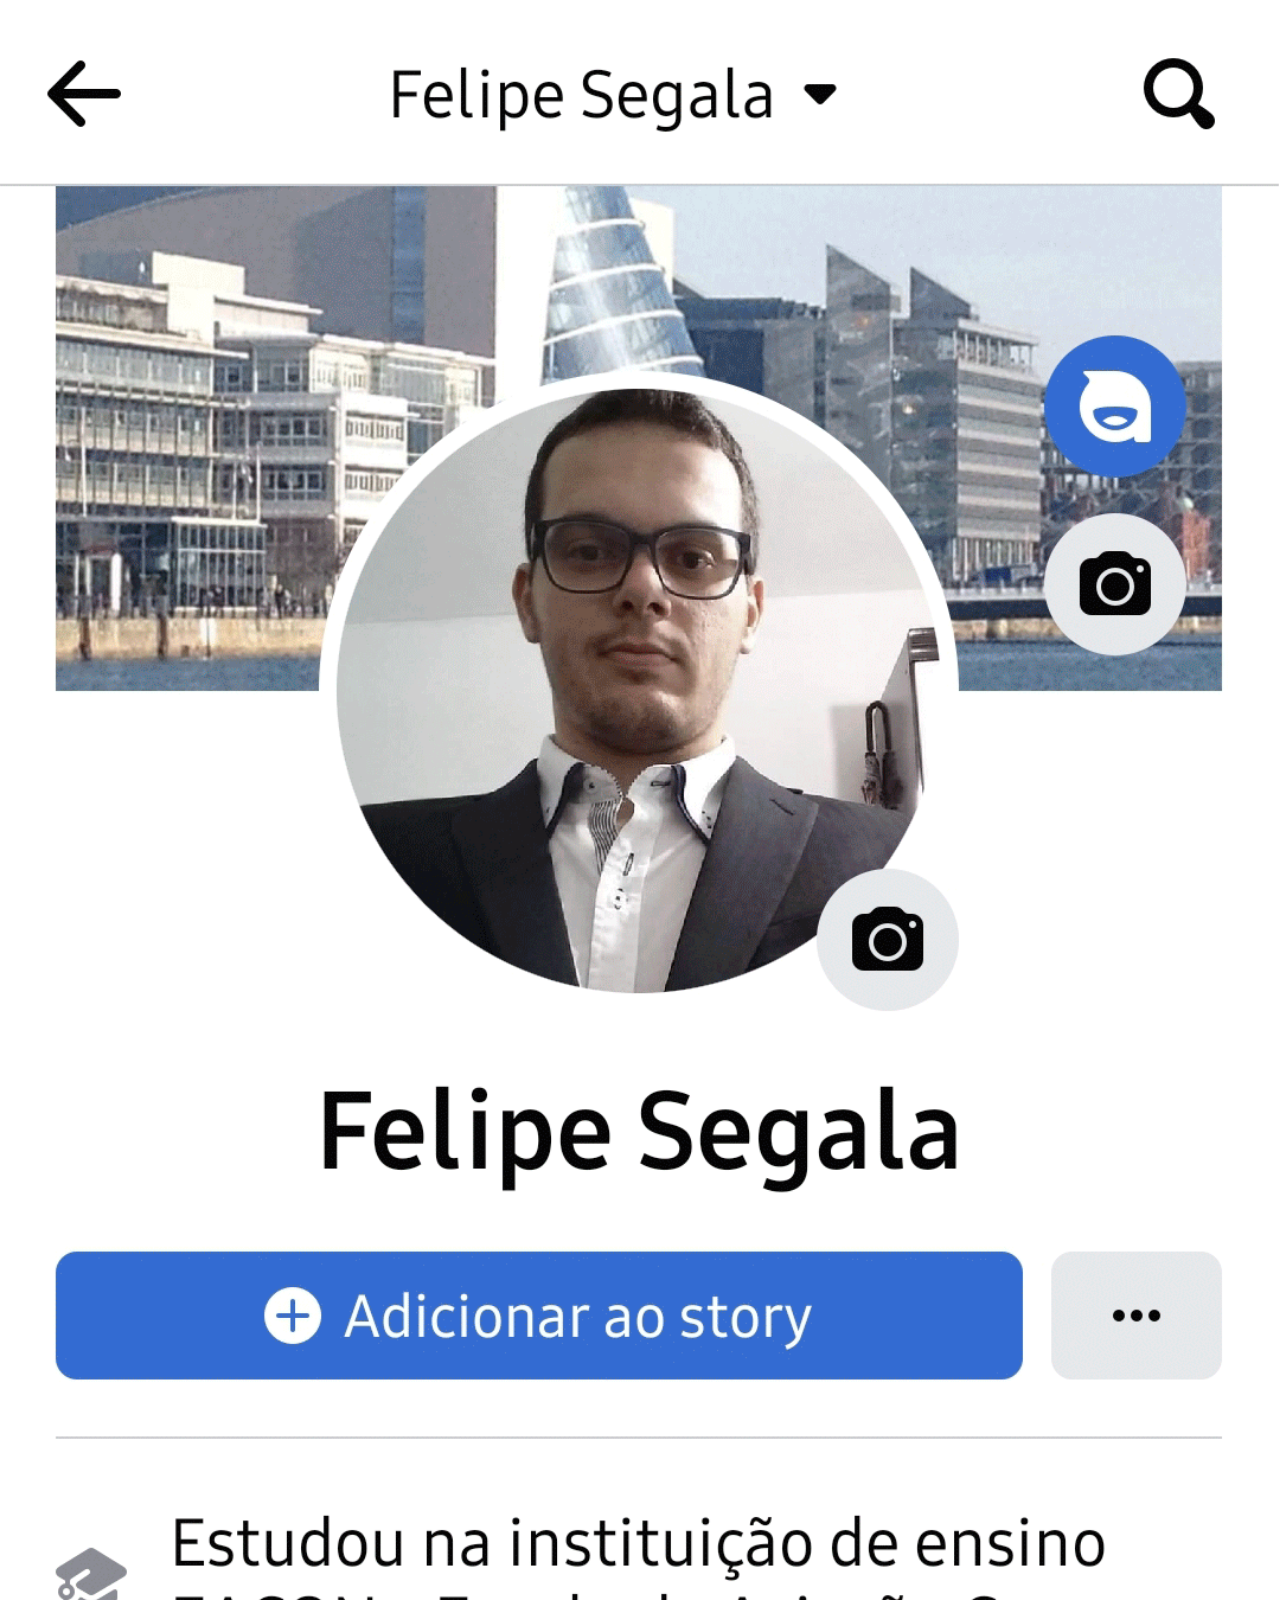
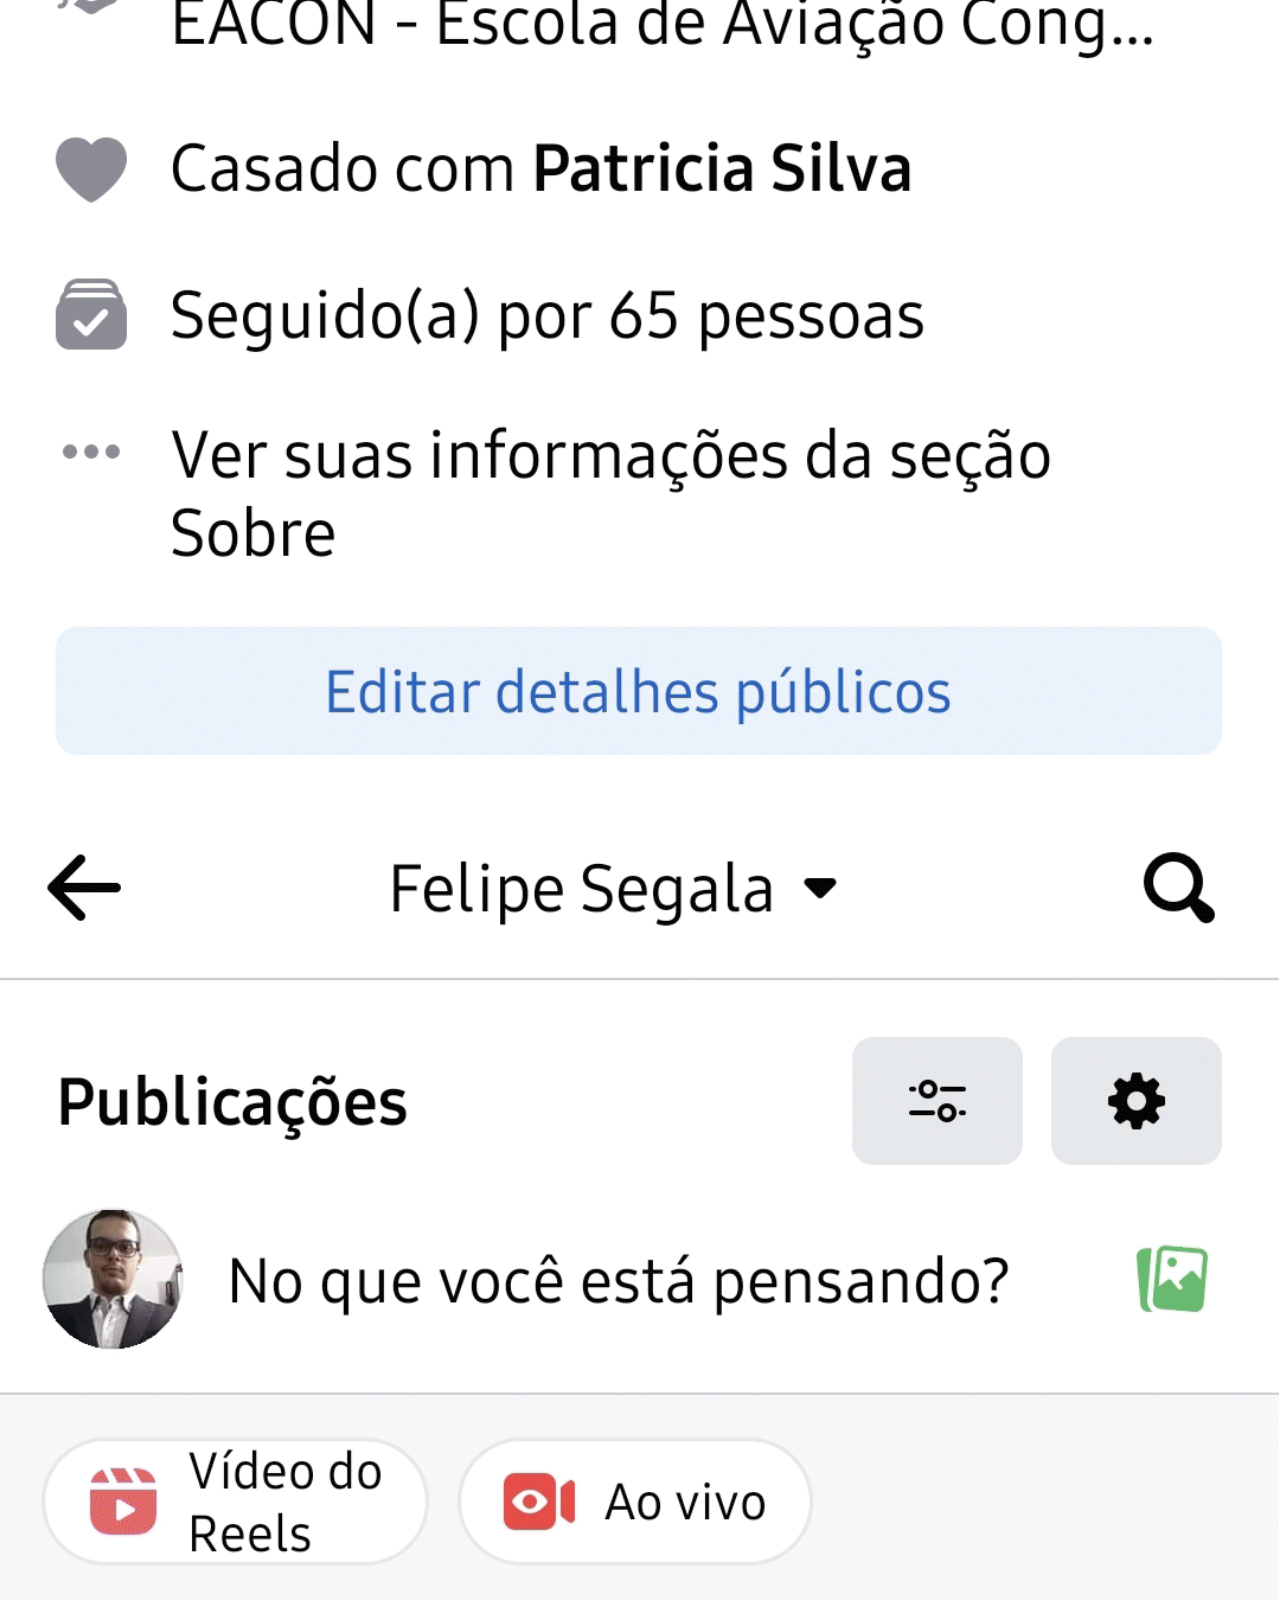
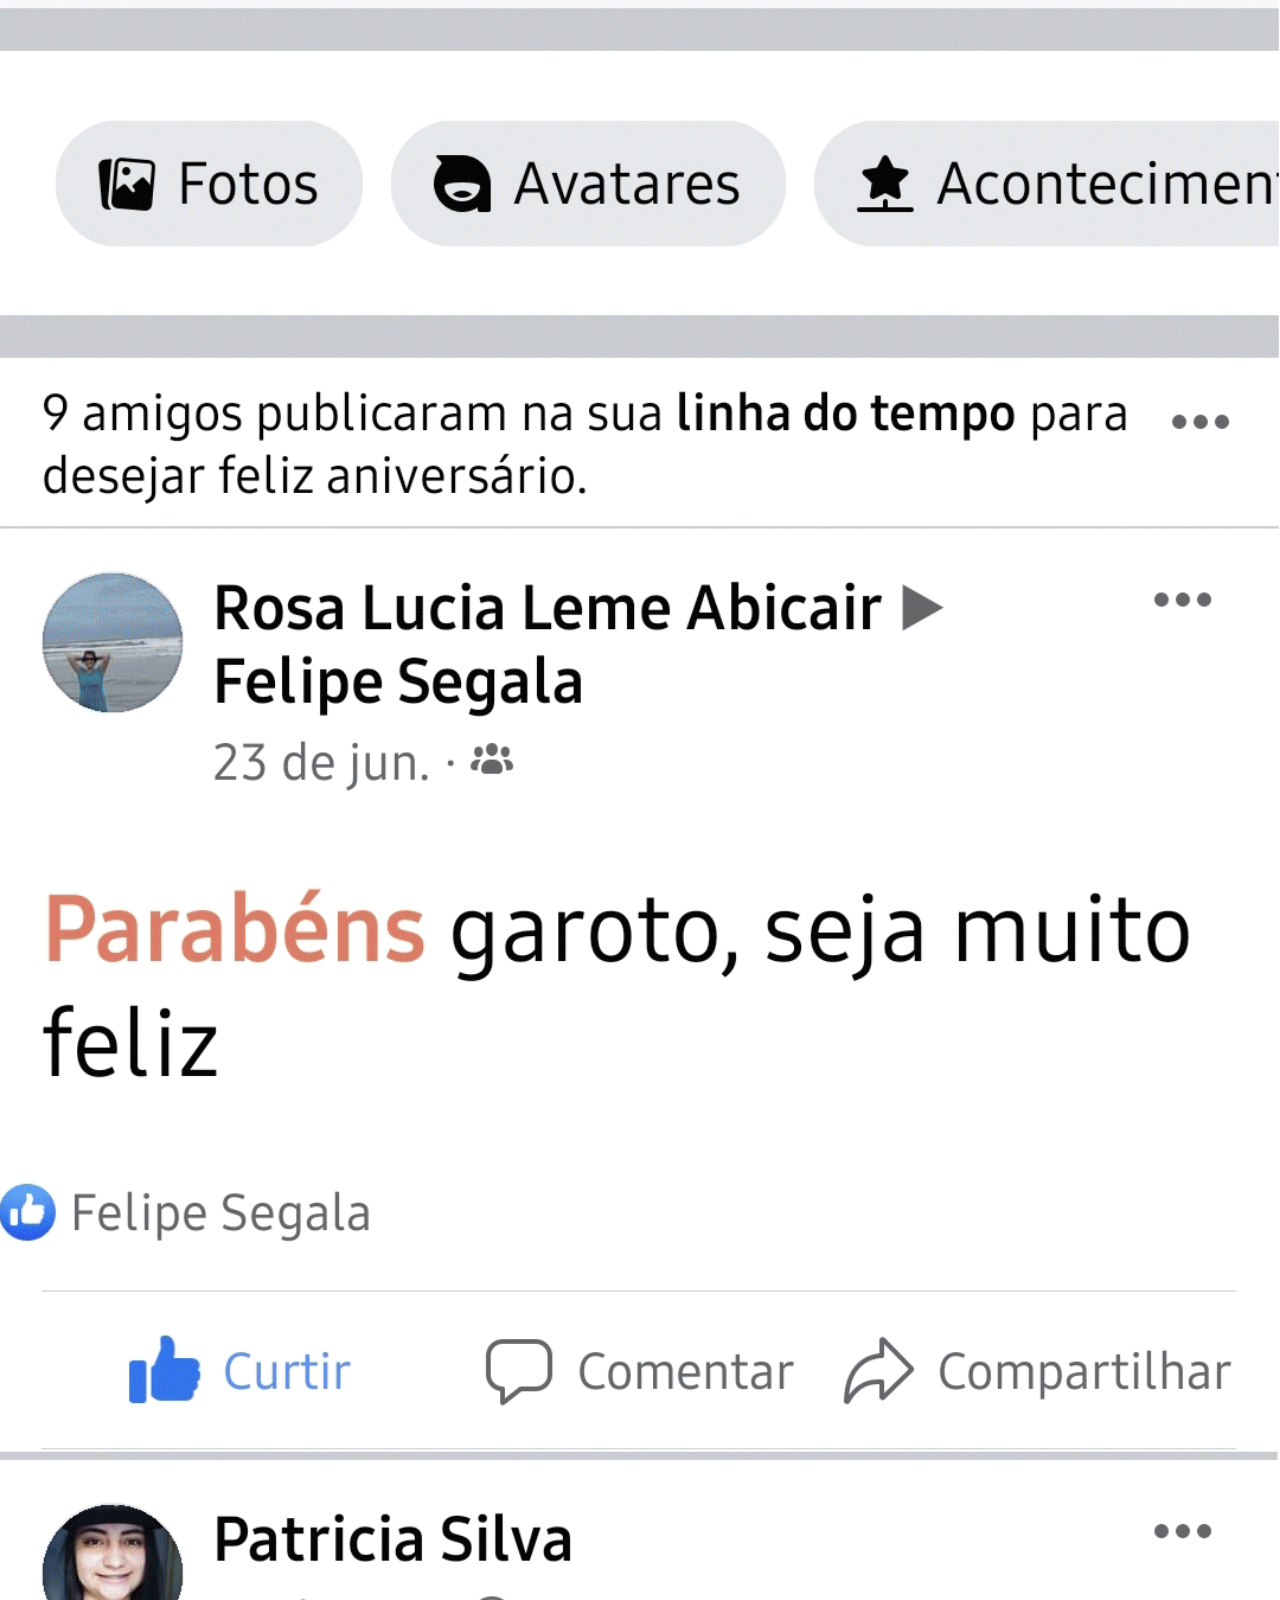
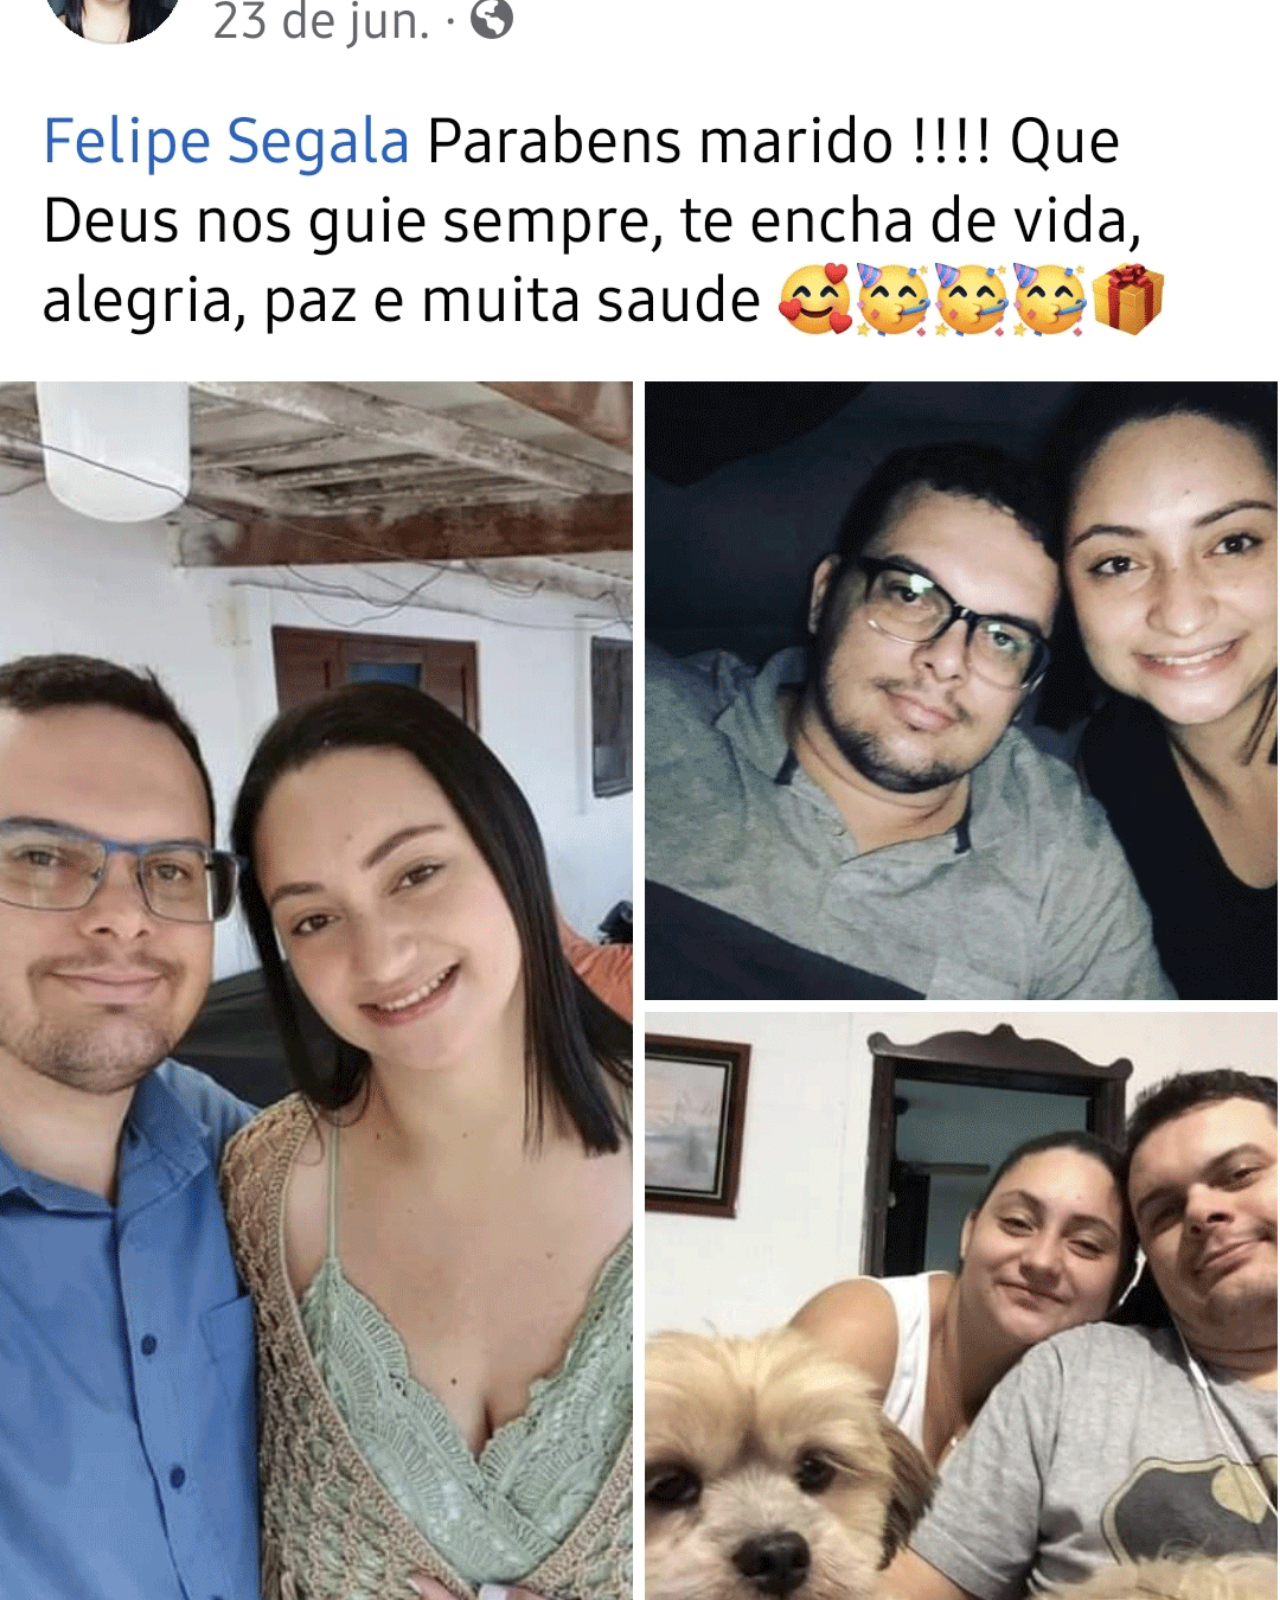
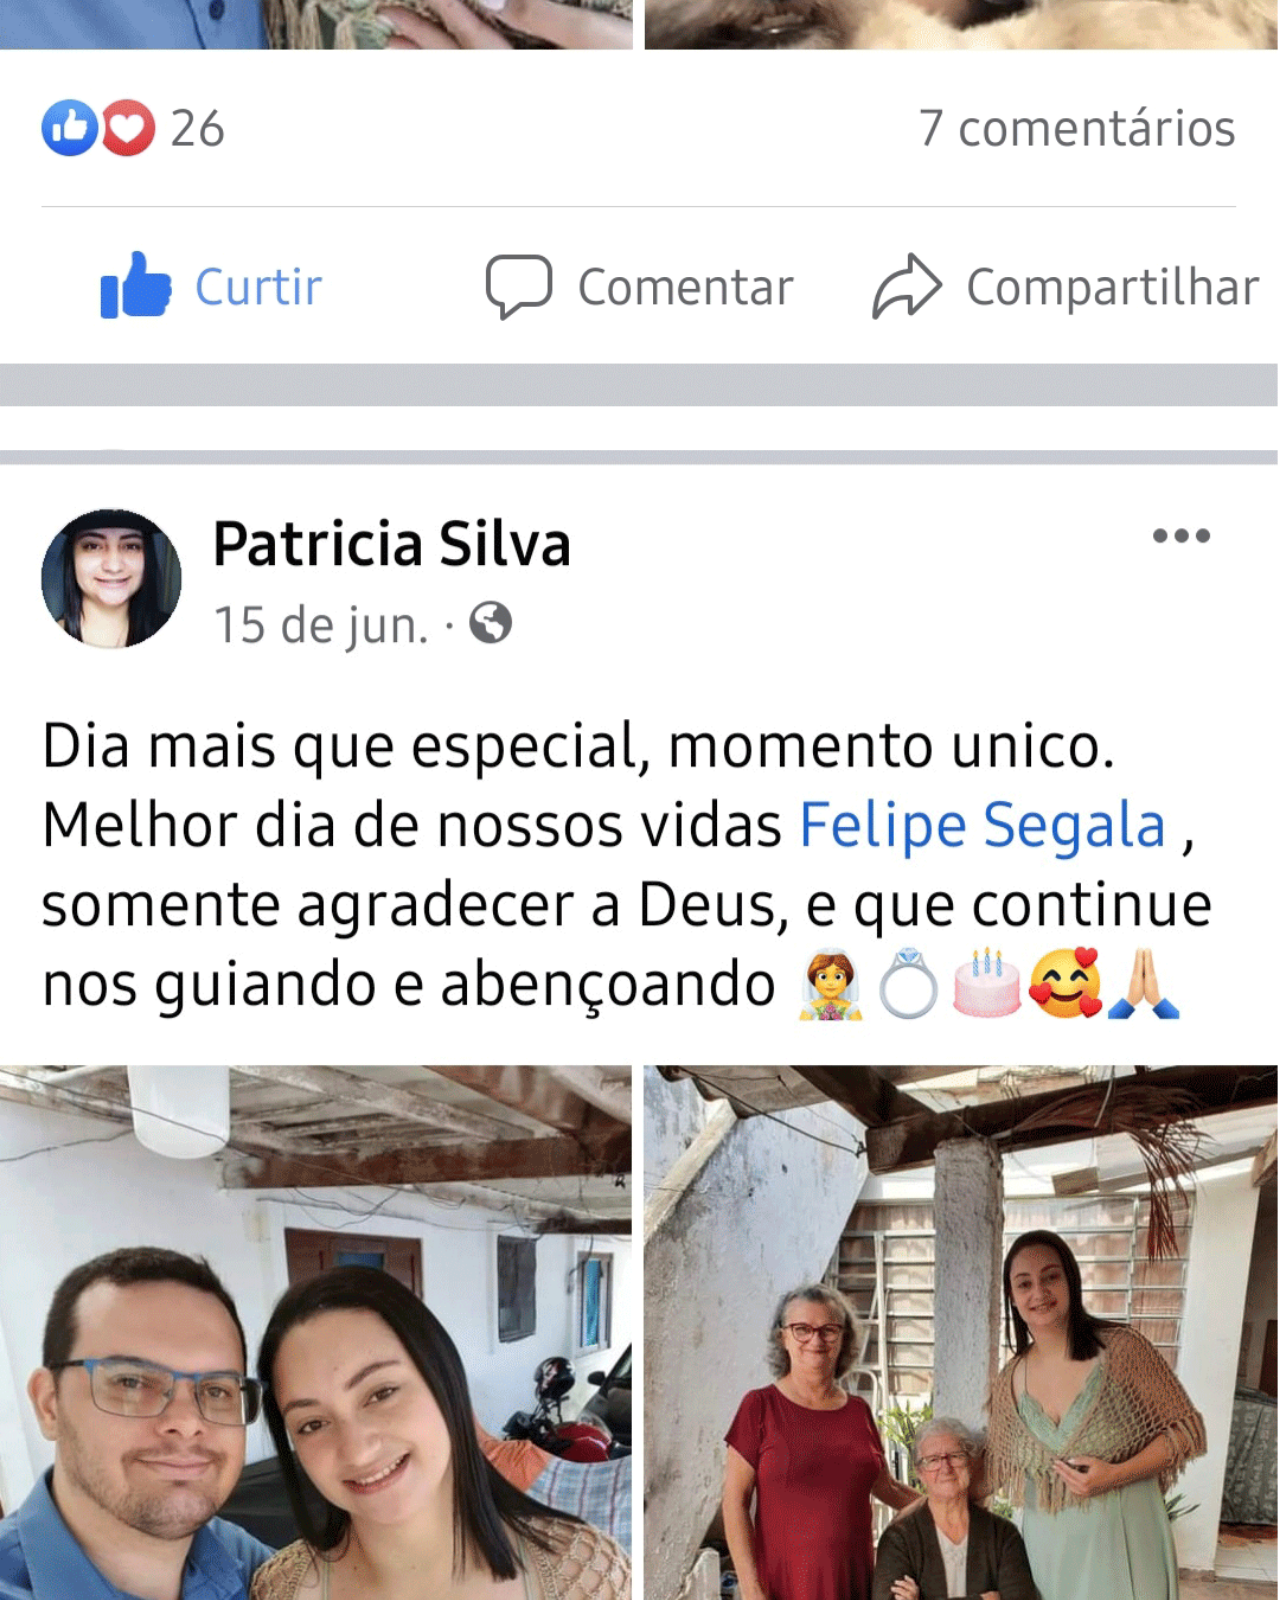
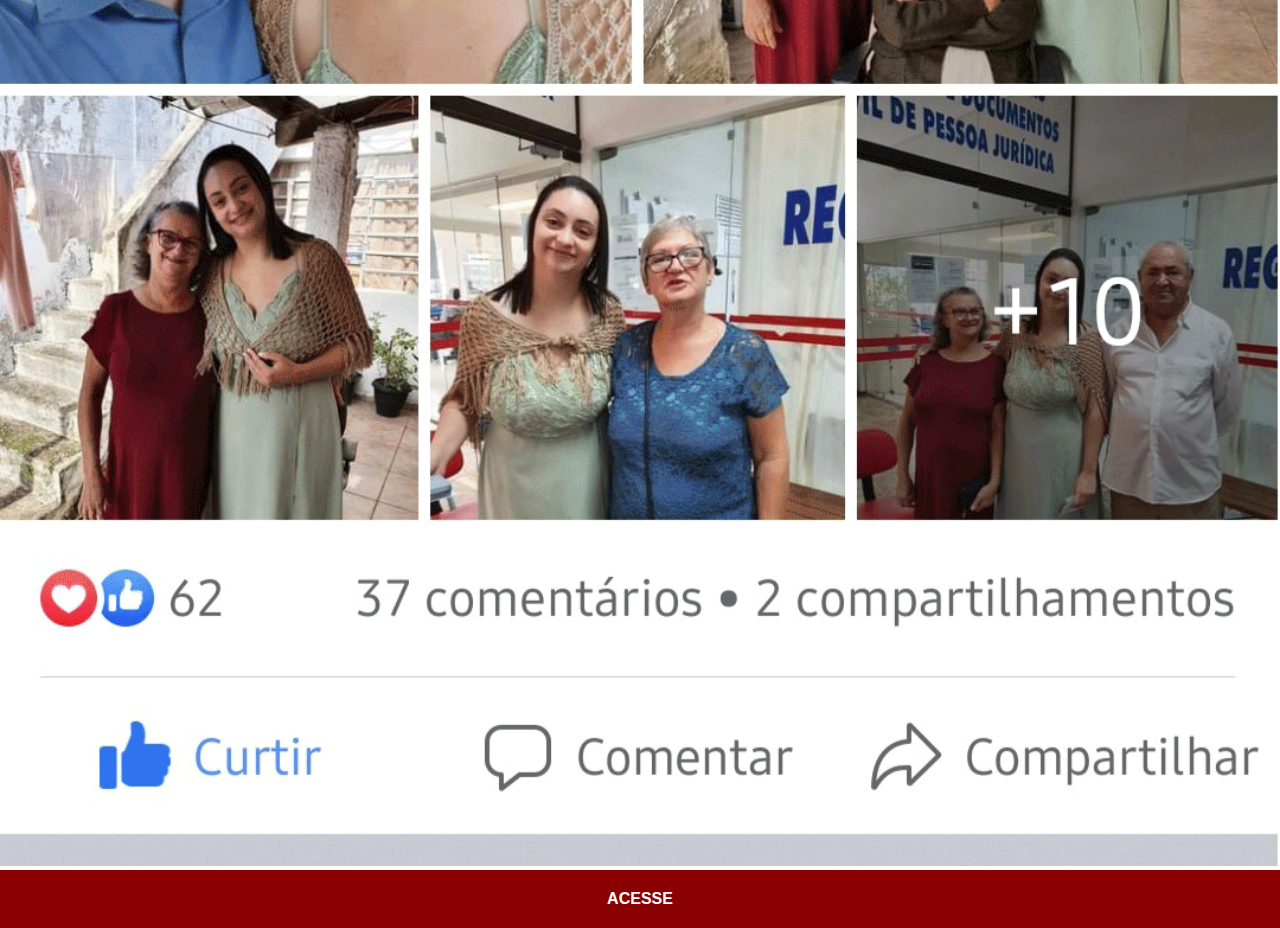
==== commit 7e97e9ad: "atualizei projeto redes sociais" ====
--- a/facebook.html
+++ b/facebook.html
@@ -8,7 +8,7 @@
     <link rel="stylesheet" href="pacote-d013/estilos/social.css">
 </head>
 <body>
-    <img src="pacote-d013/imagens/Sem-Título-1.png" alt="">
+    <img src="pacote-d013/imagens/facebook.png" alt="">
     <a href="https://www.facebook.com/felipe.segala/" target="_blank">ACESSE</a>
 </body>
 </html>